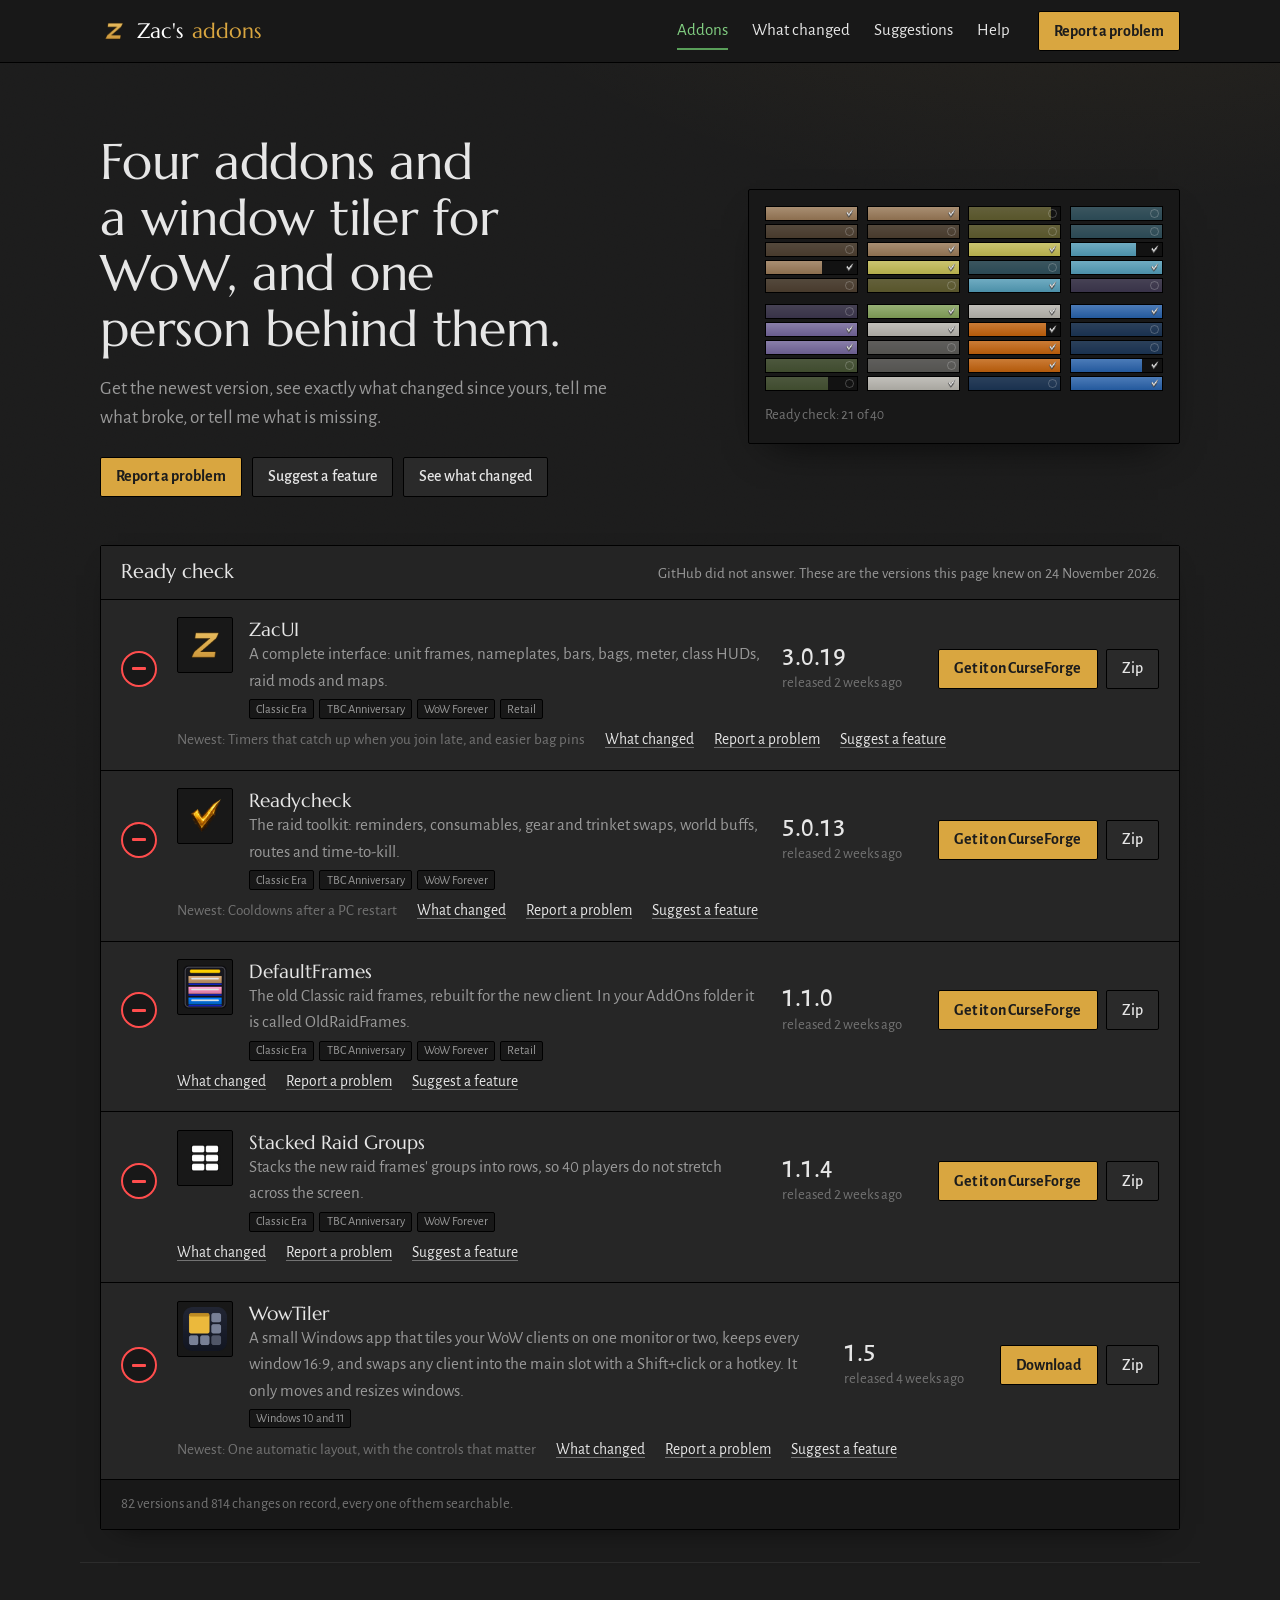
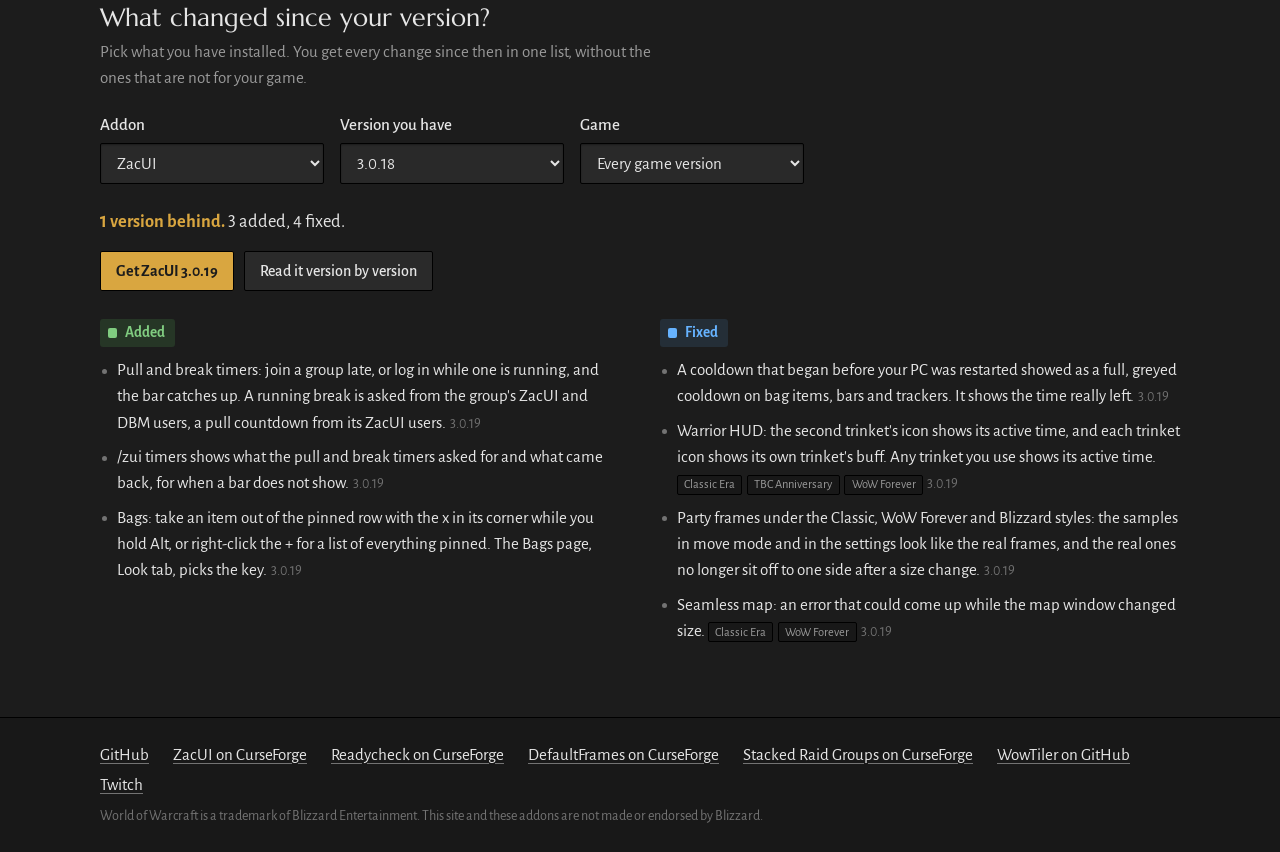
==== index.html @ ff3ac26d "The addons' colours and icons, WowTiler added Co-Authored-By: Claude Fable 5.2 <noreply@anthropic.co" ====
<!doctype html>
<html lang="en">
<head>
<meta charset="utf-8">
<meta name="viewport" content="width=device-width, initial-scale=1">
<title>Zac's addons for WoW</title>
<meta name="description" content="ZacUI, Readycheck, DefaultFrames, Stacked Raid Groups and WowTiler: newest versions, what changed, and a quick way to report a problem or suggest a feature.">
<meta name="color-scheme" content="dark">
<meta name="theme-color" content="#1c1c1c">
<meta property="og:type" content="website">
<meta property="og:site_name" content="Zac's addons">
<meta property="og:title" content="Zac's addons for WoW">
<meta property="og:description" content="ZacUI, Readycheck, DefaultFrames, Stacked Raid Groups and WowTiler: newest versions, what changed, bug reports and feature suggestions.">
<meta property="og:image" content="https://zac175.github.io/assets/og.jpg">
<meta property="og:image:width" content="1200">
<meta property="og:image:height" content="630">
<meta name="twitter:card" content="summary_large_image">
<link rel="preload" href="assets/fonts/alegreya-sans-latin-400-normal.woff2" as="font" type="font/woff2" crossorigin>
<link rel="preload" href="assets/fonts/marcellus-latin-400-normal.woff2" as="font" type="font/woff2" crossorigin>
<link rel="stylesheet" href="assets/site.css">
<link rel="icon" type="image/png" href="assets/icons/favicon.png">
</head>
<body>
<a class="skip" href="#main">Skip to the page</a>

<header class="top">
  <div class="wrap top-in">
    <a class="brand" href="#/"><img class="mark" src="assets/icons/zacui.png" alt="" width="28" height="28">Zac's <b>addons</b></a>
    <nav class="nav" aria-label="Pages">
      <a href="#/" data-nav="home">Addons</a>
      <a href="#/changelog" data-nav="changelog">What changed</a>
      <a href="#/suggest" data-nav="suggest">Suggestions</a>
      <a href="#/help" data-nav="help">Help</a>
    </nav>
    <a class="btn btn-go top-report" href="#/report" data-nav="report">Report a problem</a>
  </div>
</header>

<main id="main" tabindex="-1">

  <!-- ============================ ADDONS (home) ============================ -->
  <section class="view" id="view-home" hidden>
    <div class="wrap hero">
      <div class="hero-top">
        <div class="hero-say">
          <h1>Four addons and a window tiler for WoW, and one person behind them.</h1>
          <p class="lede">Get the newest version, see exactly what changed since yours, tell me what broke, or tell me what is missing.<span id="lede-discord" hidden> Reports and ideas land straight in my Discord.</span></p>
          <div class="hero-act">
            <a class="btn btn-go" href="#/report">Report a problem</a>
            <a class="btn" href="#/suggest">Suggest a feature</a>
            <a class="btn" href="#/changelog">See what changed</a>
          </div>
        </div>
        <figure class="raid" id="raid" role="img" aria-label="A 40-player raid answering a ready check, one player at a time.">
          <div class="raid-grid" id="raid-grid" aria-hidden="true"></div>
          <figcaption><span id="raid-count">Ready check</span> <button type="button" class="link" id="raid-again" hidden>Run it again</button></figcaption>
        </figure>
      </div>

      <div class="roster" aria-labelledby="roster-h">
        <div class="roster-head">
          <h2 id="roster-h">Ready check</h2>
          <p class="roster-state" id="roster-state" aria-live="polite">Checking for new versions…</p>
        </div>
        <ol class="roster-list" id="roster-list"></ol>
        <p class="roster-foot" id="roster-foot"></p>
      </div>
    </div>

    <div class="wrap since" aria-labelledby="since-h">
      <h2 id="since-h">What changed since your version?</h2>
      <p class="sub">Pick what you have installed. You get every change since then in one list, without the ones that are not for your game.</p>
      <form class="since-form" id="since-form" onsubmit="return false">
        <label><span>Addon</span><select id="since-addon"></select></label>
        <label><span>Version you have</span><select id="since-version"></select></label>
        <label><span>Game</span><select id="since-game"></select></label>
      </form>
      <div id="since-out" class="since-out" aria-live="polite"></div>
    </div>

    <div class="wrap known" id="known-wrap" hidden>
      <h2>Known problems</h2>
      <p class="sub">Already reported and being looked at. No need to send these again.</p>
      <ul class="known-list" id="known-list"></ul>
    </div>
  </section>

  <!-- ============================ WHAT CHANGED ============================ -->
  <section class="view" id="view-changelog" hidden>
    <div class="wrap">
      <h1 class="page-h">What changed</h1>
      <div class="tabs" id="log-tabs" role="group" aria-label="Addon"></div>

      <div class="log-tools">
        <label class="search"><span class="vh">Search the changes</span>
          <input type="search" id="log-q" placeholder="Search the changes, like trinket or raid frames" autocomplete="off">
        </label>
        <label class="pick"><span>Game</span><select id="log-game"></select></label>
        <div class="chips" id="log-types" role="group" aria-label="Kinds of change"></div>
      </div>
      <p class="log-count" id="log-count" aria-live="polite"></p>
      <div class="log" id="log"></div>
    </div>
  </section>

  <!-- ============================ REPORT ============================ -->
  <section class="view" id="view-report" hidden>
    <div class="wrap report">
      <div class="report-main">
        <h1 class="page-h" id="report-h">Report a problem</h1>
        <p class="sub" id="report-intro">Two minutes, no account. The more exactly you say what happened, the faster it gets fixed.</p>

        <form id="report-form" novalidate>
          <fieldset class="step">
            <legend><span class="num">1</span> What is it about?</legend>
            <div class="seg" id="r-type" role="radiogroup" aria-label="Kind of report">
              <label><input type="radio" name="type" value="bug" checked><span>Something is broken</span></label>
              <label><input type="radio" name="type" value="idea"><span>An idea</span></label>
              <label><input type="radio" name="type" value="question"><span>A question</span></label>
            </div>
            <div class="addon-pick" id="r-addon" role="radiogroup" aria-label="Addon"></div>
            <div class="row2">
              <label><span>Version you have</span><select id="r-version" name="version"></select></label>
              <label><span>Game</span><select id="r-game" name="game"></select></label>
            </div>
            <p class="hint" id="r-version-hint"></p>
            <div class="note note-warn" id="r-old" hidden></div>
          </fieldset>

          <fieldset class="step">
            <legend><span class="num">2</span> <span id="r-what-legend">What happened?</span></legend>
            <label class="block"><span class="vh">What happened</span>
              <textarea id="r-what" name="what" rows="5" maxlength="3000" required placeholder="What you saw, in your own words. For example: the second trinket icon stays grey after I use the trinket."></textarea>
            </label>
            <p class="err" id="r-what-err" hidden>Say what happened in a sentence or two, so there is something to go on.</p>
            <div class="ideaonly">
              <label class="block"><span>What would you use it for? <em>optional</em></span>
                <textarea id="r-why" name="why" rows="3" maxlength="2000" placeholder="The moment in the game where you wanted it. That says more than the feature's name."></textarea>
              </label>
            </div>
            <div class="bugonly">
              <label class="block"><span>What did you do just before? <em>optional</em></span>
                <textarea id="r-steps" name="steps" rows="3" maxlength="2000" placeholder="Step by step if you can. 1. Join a raid. 2. Open the bags. 3. …"></textarea>
              </label>
              <label class="block"><span>What did you expect instead? <em>optional</em></span>
                <input type="text" id="r-expected" name="expected" maxlength="400">
              </label>
            </div>
            <div class="shot">
              <label class="btn btn-quiet" for="r-shot">Add a screenshot</label>
              <input class="vh" type="file" id="r-shot" accept="image/png,image/jpeg,image/webp">
              <span class="shot-name" id="r-shot-name">None added</span>
              <button type="button" class="link" id="r-shot-clear" hidden>Remove</button>
            </div>
          </fieldset>

          <fieldset class="step bugonly">
            <legend><span class="num">3</span> A few details <em>all optional</em></legend>
            <div class="row3">
              <label><span>How often?</span>
                <select id="r-freq" name="freq">
                  <option value="">Not sure</option>
                  <option>Every time</option>
                  <option>Sometimes</option>
                  <option>It happened once</option>
                </select>
              </label>
              <label class="gameonly"><span>Where were you?</span>
                <select id="r-where" name="where">
                  <option value="">Not sure</option>
                  <option>Alone</option>
                  <option>In a party</option>
                  <option>In a raid</option>
                  <option>In a battleground</option>
                </select>
              </label>
              <label class="gameonly"><span>Your class</span>
                <select id="r-class" name="klass">
                  <option value="">Not saying</option>
                  <option>Warrior</option><option>Paladin</option><option>Hunter</option><option>Rogue</option>
                  <option>Priest</option><option>Shaman</option><option>Mage</option><option>Warlock</option><option>Druid</option>
                  <option>Another class</option>
                </select>
              </label>
            </div>
            <label class="check gameonly"><input type="checkbox" id="r-combat" name="combat"><span>It happened during a fight</span></label>

            <label class="block"><span>Error text <em>if the game showed one</em></span>
              <textarea id="r-error" name="error" rows="4" maxlength="12000" class="mono" spellcheck="false" placeholder="Paste the whole error here. How to get it is on the Help page."></textarea>
            </label>
            <p class="hint" id="r-error-hint"></p>

            <label class="block gameonly"><span>Other addons that might matter</span>
              <input type="text" id="r-others" name="others" maxlength="300" placeholder="For example: ElvUI, WeakAuras, DBM">
            </label>

          </fieldset>

          <fieldset class="step">
            <legend><span class="num" id="r-last-num">4</span> Can I ask you a question about it?</legend>
            <label class="block"><span>Your Discord name <em>optional, only used to ask you about this report</em></span>
              <input type="text" id="r-contact" name="contact" maxlength="60" autocomplete="off" placeholder="yourname">
            </label>
            <!-- left empty by people; filled by scripts that fill every field -->
            <label class="trap" aria-hidden="true">Leave this empty <input type="text" id="r-site" name="website" tabindex="-1" autocomplete="off"></label>
          </fieldset>

          <div class="send">
            <button type="submit" class="btn btn-go btn-big" id="r-send">Send report</button>
            <button type="button" class="btn btn-quiet" id="r-copy">Copy the report text</button>
            <a class="btn btn-quiet" id="r-issue" target="_blank" rel="noopener">Open it on GitHub instead</a>
          </div>
          <p class="hint" id="r-send-hint"></p>
          <div class="note" id="r-result" role="status" aria-live="polite" hidden></div>
        </form>

        <div class="done" id="report-done" hidden tabindex="-1">
          <img class="done-tick" src="assets/icons/readycheck.png" alt="" width="48" height="48">
          <h2 id="done-h">Report sent</h2>
          <p id="done-p"></p>
          <p class="ref">Your reference: <strong id="done-ref"></strong></p>
          <div class="send">
            <button type="button" class="btn btn-quiet" id="done-again">Report something else</button>
            <a class="btn btn-quiet" href="#/changelog">See what changed lately</a>
          </div>
        </div>
      </div>

      <aside class="report-side" aria-label="While you write">
        <div class="side-card" id="side-fixed" hidden>
          <h2>This may already be fixed</h2>
          <p class="sub" id="side-fixed-sub"></p>
          <ul id="side-fixed-list"></ul>
        </div>
        <div class="side-card" id="side-known" hidden>
          <h2>Known problems</h2>
          <ul id="side-known-list"></ul>
        </div>
        <div class="side-card" id="side-ideas" hidden>
          <h2>Already on the list</h2>
          <p class="sub">Ideas that are being looked at.</p>
          <ul id="side-ideas-list"></ul>
        </div>
        <div class="side-card ideaside" hidden>
          <h2>What makes a suggestion land</h2>
          <ul class="tips">
            <li>Say what you are trying to do. There may already be a way, or a better one than the feature you pictured.</li>
            <li>One idea per message. Send as many messages as you like.</li>
            <li>A screenshot of another addon doing it is worth a paragraph.</li>
          </ul>
        </div>
        <div class="side-card bugside">
          <h2>What makes a report useful</h2>
          <ul class="tips">
            <li>What you did, what you saw, what you expected.</li>
            <li>The error text, if there was one. It names the exact line that failed.</li>
            <li>A screenshot when it is about how something looks.</li>
          </ul>
          <p><a href="#/help">How to copy an error from the game</a></p>
        </div>
      </aside>
    </div>
  </section>

  <!-- ============================ HELP ============================ -->
  <section class="view" id="view-help" hidden>
    <div class="wrap help">
      <h1 class="page-h">Help</h1>

      <div class="help-grid">
        <article>
          <h2>Before you report</h2>
          <ol class="steps">
            <li><strong>Update.</strong> A lot gets fixed between versions. The newest ones are on the <a href="#/">Addons</a> page.</li>
            <li><strong>Type /reload.</strong> If the problem is gone after that, say so in the report. It still helps.</li>
            <li><strong>Try it again on purpose.</strong> If you can make it happen twice, write down what you did.</li>
          </ol>
        </article>

        <article>
          <h2>Copying an error from the game</h2>
          <p>The game hides Lua errors unless you ask for them. Type this in chat once, then make the problem happen again:</p>
          <p class="cmd"><code>/console scriptErrors 1</code> <button type="button" class="link" data-copy="/console scriptErrors 1">Copy</button></p>
          <p>An error window comes up when something fails. Select all of its text, copy it, and paste it into the report. To switch the windows off again, type the same line with a 0.</p>
          <p>If you use BugSack and BugGrabber, open BugSack from its minimap button and copy the error from there instead.</p>
        </article>

        <article>
          <h2>Which version do I have?</h2>
          <dl class="defs" id="help-versions"></dl>
        </article>

        <article>
          <h2>Where each addon runs</h2>
          <div class="games-wrap"><table class="games" id="help-games"></table></div>
          <p>WowTiler is a Windows program, not an addon: it works with every client, Retail included.</p>
        </article>
      </div>

      <h2 class="cmd-h">Commands worth knowing</h2>
      <div class="cmds" id="help-cmds"></div>

      <div class="reach">
        <h2>Talk to me</h2>
        <p id="reach-p"></p>
      </div>
    </div>
  </section>
</main>

<footer class="foot">
  <div class="wrap foot-in">
    <p id="foot-links"></p>
    <p class="fine">World of Warcraft is a trademark of Blizzard Entertainment. This site and these addons are not made or endorsed by Blizzard.</p>
  </div>
</footer>

<div class="toast" id="toast" role="status" aria-live="polite" hidden></div>

<script src="config.js"></script>
<script src="data/addons.js"></script>
<script src="data/changelog.js"></script>
<script src="assets/site.js"></script>
</body>
</html>
---- assets/site.css ----
/* Zac's addons - the whole site's look.
   Colours and sizes are named once here; nothing below uses a raw colour.
   green = ready / selected, gold = under the pointer, blue = fixed, rust = needs attention. */

@font-face { font-family: "Marcellus"; src: url("fonts/marcellus-latin-400-normal.woff2") format("woff2"); font-weight: 400; font-style: normal; font-display: swap; }
@font-face { font-family: "Alegreya Sans"; src: url("fonts/alegreya-sans-latin-400-normal.woff2") format("woff2"); font-weight: 400; font-style: normal; font-display: swap; }
@font-face { font-family: "Alegreya Sans"; src: url("fonts/alegreya-sans-latin-400-italic.woff2") format("woff2"); font-weight: 400; font-style: italic; font-display: swap; }
@font-face { font-family: "Alegreya Sans"; src: url("fonts/alegreya-sans-latin-500-normal.woff2") format("woff2"); font-weight: 500; font-style: normal; font-display: swap; }
@font-face { font-family: "Alegreya Sans"; src: url("fonts/alegreya-sans-latin-700-normal.woff2") format("woff2"); font-weight: 700; font-style: normal; font-display: swap; }

:root {
  color-scheme: dark;
  /* THE ADDONS' OWN PALETTE (ZacUI Core_Colors.lua, the same family Readycheck paints from):
     flat dark greys, black one-pixel borders, gold as the one accent. No gold title bars:
     the addons dropped those (Zac, 2026-11-24). The names on the left are this
     file's; the note on the right is where each value comes from. */
  --ground: #1c1c1c;        /* ui.windowBg      0.110 */
  --raised: #262626;        /* ui.cardBg        0.150 */
  --field: #292929;         /* ui.elementBg     0.160 */
  --head: #242424;          /* ui.headerBg      0.140 */
  --sunk: #181818;          /* sidebar.bg       0.095 */
  --btn: #2a2a2a;           /* button.bg        0.165 */
  --btn-hover: #373737;     /* button.hover     0.215 */
  --line: #000000;          /* ui.border */
  --line-soft: rgba(255, 255, 255, 0.07);   /* a divider inside a panel */
  --bone: #e6e6e6;          /* text.normal      0.90 */
  --bone-dim: #999999;      /* text.gray        0.60 */
  --bone-faint: #737373;    /* text.disabled    0.45 */
  --ready: #80cc80;         /* text.green: ticks, "ready" */
  --sel-line: #599e59;      /* ui.borderSelected: the ring on what is selected */
  --ready-wash: #263626;    /* button.active: the fill of what is selected */
  --ready-ink: #1c1c1c;     /* text on a filled button */
  --gold: #d9a640;          /* ui.accent / ui.borderHover: hover, focus, the thin rules */
  --gold-wash: rgba(217, 166, 64, 0.16);
  --title: #ffd100;         /* text.gold: titles */
  --fixed: #66b3ff;         /* text.blue */
  --fixed-wash: rgba(102, 179, 255, 0.12);
  --rust: #ff9933;          /* text.orange: needs attention */
  --rust-wash: rgba(255, 153, 51, 0.10);
  --bad: #ff4d4d;           /* text.red */

  --head-font: "Marcellus", "Palatino Linotype", "Book Antiqua", Georgia, serif;
  --body: "Alegreya Sans", "Segoe UI", "Helvetica Neue", Arial, sans-serif;
  --mono: ui-monospace, "Cascadia Mono", Consolas, "Liberation Mono", monospace;

  --r: 2px;                 /* the addons' windows are square-cornered */
  --gap: 1.5rem;
}

*, *::before, *::after { box-sizing: border-box; }
html { -webkit-text-size-adjust: 100%; scroll-padding-top: 5rem; }
body {
  margin: 0; background: var(--ground); color: var(--bone);
  font: 400 1.0625rem/1.55 var(--body);
  font-variant-numeric: lining-nums;
  min-height: 100vh; display: flex; flex-direction: column;
}
main { flex: 1; outline: none; }
[hidden] { display: none !important; }

h1, h2, h3 { font-family: var(--head-font); font-weight: 400; margin: 0; text-wrap: balance; }
h1 { font-size: clamp(2rem, 4.4vw, 3.1rem); line-height: 1.12; letter-spacing: -0.005em; }
h2 { font-size: 1.55rem; line-height: 1.2; }
h3 { font-size: 1.2rem; line-height: 1.25; }
p { margin: 0; }
a { color: var(--bone); text-decoration-color: var(--bone-faint); text-underline-offset: 0.18em; }
a:hover { color: var(--gold); text-decoration-color: var(--gold); }
em { color: var(--bone-faint); font-style: normal; font-size: 0.92em; }
code, .mono { font-family: var(--mono); font-size: 0.9em; }
code { background: var(--sunk); border: 1px solid var(--line-soft); border-radius: 3px; padding: 0.1em 0.4em; }
mark { background: rgba(217, 166, 64, 0.30); color: inherit; border-radius: 2px; padding: 0 0.1em; }

:focus-visible { outline: 2px solid var(--gold); outline-offset: 2px; border-radius: 3px; }

.wrap { width: 100%; max-width: 70rem; margin: 0 auto; padding-left: max(1.25rem, env(safe-area-inset-left, 0px)); padding-right: max(1.25rem, env(safe-area-inset-right, 0px)); }
.vh { position: absolute; width: 1px; height: 1px; overflow: hidden; clip: rect(0 0 0 0); white-space: nowrap; }
.skip { position: absolute; left: -999px; top: 0; background: var(--ready); color: var(--ready-ink); padding: 0.5rem 1rem; z-index: 50; }
.skip:focus { left: 0; }
.sub { color: var(--bone-dim); max-width: 62ch; }
.hint { color: var(--bone-faint); font-size: 0.95rem; max-width: 66ch; }
.fine { color: var(--bone-faint); font-size: 0.88rem; }

/* ---------- buttons and links that act like buttons ---------- */
.btn {
  display: inline-flex; align-items: center; justify-content: center; gap: 0.45em;
  font: 500 1rem/1.2 var(--body); color: var(--bone); text-decoration: none; cursor: pointer;
  background: transparent; border: 1px solid var(--line); border-radius: var(--r);
  padding: 0.55em 0.95em; min-height: 2.5rem;
}
.btn:hover { color: var(--gold); border-color: var(--gold); }
.btn-go { background: var(--ready); border-color: var(--ready); color: var(--ready-ink); font-weight: 700; }
.btn-go:hover { background: var(--gold); border-color: var(--gold); color: var(--ready-ink); }
.btn-big { font-size: 1.1rem; padding: 0.7em 1.4em; }
.btn[disabled], .btn[aria-disabled="true"] { opacity: 0.55; cursor: default; pointer-events: none; }
.link { font: inherit; color: var(--bone); background: none; border: 0; padding: 0; cursor: pointer; text-decoration: underline; text-decoration-color: var(--bone-faint); text-underline-offset: 0.18em; }
.link:hover { color: var(--gold); text-decoration-color: var(--gold); }

/* ---------- top bar ---------- */
.top { position: sticky; top: 0; z-index: 20; background: var(--sunk); border-bottom: 1px solid var(--line); }
.top-in { display: flex; align-items: center; gap: 0.5rem 1.75rem; flex-wrap: wrap; padding-block: 0.7rem; }
.brand { font-family: var(--head-font); font-size: 1.3rem; text-decoration: none; margin-right: auto; }
.nav { display: flex; gap: 1.5rem; }
.nav a { text-decoration: none; color: var(--bone-dim); padding: 0.3rem 0; border-bottom: 2px solid transparent; }
.nav a:hover { color: var(--gold); }
.nav a[aria-current="page"] { color: var(--ready); border-bottom-color: var(--ready); }
.top-report[aria-current="page"] { background: transparent; color: var(--ready); }

/* ---------- home: the statement and the ready check ---------- */
.hero { padding-block: clamp(2.25rem, 6vw, 4.5rem) 2rem; }
.hero-say { max-width: 46rem; }
.lede { margin-top: 1rem; font-size: 1.2rem; color: var(--bone-dim); max-width: 54ch; }

.roster { margin-top: clamp(1.75rem, 4vw, 3rem); background: var(--raised); border: 1px solid var(--line); border-radius: var(--r); }
.roster-head { display: flex; align-items: baseline; justify-content: space-between; gap: 0.25rem 1.5rem; flex-wrap: wrap; padding: 0.85rem 1.25rem; border-bottom: 1px solid var(--line); }
.roster-head h2 { font-size: 1.25rem; }
.roster-state { color: var(--bone-faint); font-size: 0.95rem; }
.roster-list { list-style: none; margin: 0; padding: 0; }
.r-row { display: grid; grid-template-columns: 2.25rem minmax(0, 1fr) 8.5rem auto; gap: 0.5rem 1.25rem; align-items: center; padding: 1.1rem 1.25rem; }
.r-row + .r-row { border-top: 1px solid var(--line-soft); }
.r-tick { width: 2.25rem; height: 2.25rem; border-radius: 50%; border: 2px solid var(--line); display: grid; place-items: center; color: var(--bone-faint); }
.r-tick svg { width: 1.3rem; height: 1.3rem; }
.r-tick path { fill: none; stroke: currentColor; stroke-width: 3.2; stroke-linecap: round; stroke-linejoin: round; stroke-dasharray: 30; stroke-dashoffset: 30; }
.r-row[data-state="ready"] .r-tick { border-color: var(--ready); color: var(--ready); background: var(--ready-wash); }
.r-row[data-state="ready"] .r-tick path { stroke-dashoffset: 0; transition: stroke-dashoffset 0.32s ease-out; }
.r-row[data-state="away"] .r-tick { border-color: var(--rust); color: var(--rust); }
.r-row[data-state="away"] .r-tick path { stroke-dashoffset: 0; }
.r-who { min-width: 0; }
.r-who p { color: var(--bone-dim); }
.r-who .r-new { color: var(--bone-faint); font-size: 0.95rem; margin-top: 0.15rem; }
.r-ver { display: flex; flex-direction: column; }
.r-ver strong { font: 500 1.65rem/1.1 var(--body); font-variant-numeric: lining-nums tabular-nums; }  /* body face: its zero cannot be read as an O */
.r-ver span { color: var(--bone-faint); font-size: 0.92rem; }
.r-act { display: flex; flex-wrap: wrap; gap: 0.5rem; justify-content: flex-end; align-items: center; }
.r-more { grid-column: 2 / -1; display: flex; flex-wrap: wrap; gap: 0.25rem 1.25rem; font-size: 0.97rem; }

.games-in { display: inline-flex; flex-wrap: wrap; gap: 0.3rem; vertical-align: middle; }
.g { display: inline-block; font-size: 0.78rem; line-height: 1; padding: 0.22em 0.5em; border: 1px solid var(--line); border-radius: 999px; color: var(--bone-dim); white-space: nowrap; }

/* ---------- home: what changed since ---------- */
.since, .known { padding-block: 2.5rem; border-top: 1px solid var(--line-soft); }
.since .sub, .known .sub { margin-top: 0.4rem; }
.since-form { display: grid; grid-template-columns: repeat(3, minmax(0, 14rem)); gap: 1rem; margin-top: 1.25rem; }
label > span { display: block; font-weight: 500; margin-bottom: 0.3rem; }
select, input[type="text"], input[type="search"], textarea {
  width: 100%; font: inherit; color: var(--bone); background: var(--sunk);
  border: 1px solid var(--line); border-radius: var(--r); padding: 0.55em 0.7em; min-height: 2.6rem;
}
textarea { resize: vertical; line-height: 1.45; }
textarea.mono { font-size: 0.88rem; }
select:hover, input:hover, textarea:hover { border-color: var(--bone-faint); }
::placeholder { color: var(--bone-faint); opacity: 1; }
.since-out { margin-top: 1.5rem; }
.since-sum { font-size: 1.15rem; }
.since-sum strong { color: var(--ready); font-weight: 700; }
.since-get { display: flex; flex-wrap: wrap; gap: 0.6rem; margin-top: 0.9rem; }
.since-cols { display: grid; grid-template-columns: repeat(auto-fit, minmax(18rem, 1fr)); gap: 1.5rem 2.5rem; margin-top: 1.75rem; }

.sec h3 { font: 700 0.95rem/1.2 var(--body); display: flex; align-items: center; gap: 0.5em; margin-bottom: 0.55rem; }
.sec h3::before { content: ""; width: 0.6em; height: 0.6em; border-radius: 2px; background: currentColor; }
.sec-added h3 { color: var(--ready); }
.sec-fixed h3 { color: var(--fixed); }
.sec-changed h3 { color: var(--bone); }
.sec-removed h3 { color: var(--rust); }
.sec ul { list-style: none; margin: 0; padding: 0; display: grid; gap: 0.5rem; }
.sec li { position: relative; padding-left: 1.05rem; max-width: 76ch; }
.sec li::before { content: ""; position: absolute; left: 0.1rem; top: 0.68em; width: 0.32rem; height: 0.32rem; border-radius: 50%; background: var(--bone-faint); }
.sec li ul { margin-top: 0.4rem; }
.sec li li { color: var(--bone-dim); }
.sec .in-v { color: var(--bone-faint); font-size: 0.88rem; white-space: nowrap; margin-left: 0.3em; }
.more { margin-top: 0.7rem; }

.known-list, .side-card ul { list-style: none; margin: 1rem 0 0; padding: 0; display: grid; gap: 0.6rem; }
.known-list li { background: var(--raised); border: 1px solid var(--line-soft); border-left: 3px solid var(--rust); border-radius: var(--r); padding: 0.7rem 1rem; }
.known-list small, .side-card small { color: var(--bone-faint); display: block; }

/* ---------- what changed ---------- */
.page-h { font-size: clamp(1.9rem, 3.6vw, 2.6rem); padding-top: clamp(1.75rem, 4vw, 3rem); }
.tabs { display: flex; flex-wrap: wrap; gap: 0.25rem 1.75rem; margin-top: 1.25rem; border-bottom: 1px solid var(--line); }
.tabs button { font: 400 1.2rem/1.2 var(--head-font); color: var(--bone-dim); background: none; border: 0; border-bottom: 2px solid transparent; padding: 0.55rem 0; margin-bottom: -1px; cursor: pointer; }
.tabs button:hover { color: var(--gold); }
.tabs button[aria-pressed="true"] { color: var(--ready); border-bottom-color: var(--ready); }
.tabs small { font: 400 0.85rem var(--body); color: var(--bone-faint); margin-left: 0.4em; font-variant-numeric: tabular-nums; }

.log-tools { display: grid; grid-template-columns: minmax(0, 1fr) 12rem auto; gap: 1rem; align-items: end; margin-top: 1.25rem; }
.log-tools .pick span { margin-bottom: 0.3rem; }
.chips { display: flex; flex-wrap: wrap; gap: 0.4rem; }
.chips button { font: 500 0.95rem/1 var(--body); color: var(--bone-dim); background: transparent; border: 1px solid var(--line); border-radius: 999px; padding: 0.55em 0.95em; min-height: 2.6rem; cursor: pointer; }
.chips button:hover { color: var(--gold); border-color: var(--gold); }
.chips button[aria-pressed="true"] { color: var(--ready); border-color: var(--ready); background: var(--ready-wash); }
.log-count { color: var(--bone-faint); margin-top: 0.9rem; font-size: 0.95rem; }
.log { padding-bottom: 3rem; }

.ver { display: grid; grid-template-columns: 7.5rem minmax(0, 1fr); gap: 0.25rem 1.5rem; padding-block: 1.75rem; border-top: 1px solid var(--line-soft); }
.ver:first-child { border-top: 0; }
.ver-n { font: 500 1.9rem/1.1 var(--body); font-variant-numeric: lining-nums tabular-nums; }
.ver-n a { text-decoration: none; }
.ver-d { color: var(--bone-faint); font-size: 0.92rem; margin-top: 0.2rem; }
.ver-body { min-width: 0; display: grid; gap: 1.1rem; }
.ver-top { display: flex; flex-wrap: wrap; align-items: baseline; justify-content: space-between; gap: 0.25rem 1.5rem; }
.ver-top h2 { font-size: 1.35rem; }
.ver-top .link { font-size: 0.95rem; color: var(--bone-dim); }
.ver.is-target .ver-n { color: var(--ready); }
.tag { display: inline-block; font: 700 0.78rem/1 var(--body); padding: 0.28em 0.55em; border-radius: 3px; vertical-align: 0.1em; margin-left: 0.4em; }
.tag-new { background: var(--ready-wash); color: var(--ready); }
.empty { padding: 2.5rem 0; color: var(--bone-dim); }

/* ---------- report ---------- */
.report { display: grid; grid-template-columns: minmax(0, 1fr) 19rem; gap: 2.5rem; align-items: start; padding-bottom: 3.5rem; }
.report-main { min-width: 0; }
.report-main > .sub { margin-top: 0.5rem; }
.report-side { position: sticky; top: 5rem; display: grid; gap: 1rem; margin-top: clamp(1.75rem, 4vw, 3rem); }
.side-card { background: var(--raised); border: 1px solid var(--line-soft); border-radius: var(--r); padding: 1rem 1.1rem; font-size: 0.97rem; }
.side-card h2 { font-size: 1.15rem; margin-bottom: 0.4rem; }
.side-card .sub { font-size: 0.95rem; }
.side-card ul { margin-top: 0.7rem; }
.side-card p + p, .side-card ul + p { margin-top: 0.7rem; }
#side-fixed { border-left: 3px solid var(--fixed); }
#side-known { border-left: 3px solid var(--rust); }
.tips li { padding-left: 1rem; position: relative; }
.tips li::before { content: ""; position: absolute; left: 0; top: 0.68em; width: 0.32rem; height: 0.32rem; border-radius: 50%; background: var(--ready); }

fieldset { border: 0; margin: 0; padding: 0; min-width: 0; }
.step { margin-top: 2rem; display: grid; gap: 1rem; }
.step > legend { font: 400 1.3rem/1.2 var(--head-font); padding: 0; margin-bottom: 0.9rem; display: flex; align-items: center; gap: 0.6rem; flex-wrap: wrap; }
.num { display: inline-grid; place-items: center; width: 1.8rem; height: 1.8rem; border-radius: 50%; border: 1px solid var(--line); font: 700 0.95rem/1 var(--body); color: var(--bone-dim); flex: none; }
.seg, .addon-pick { display: flex; flex-wrap: wrap; gap: 0.5rem; }
.seg label, .addon-pick label { position: relative; cursor: pointer; }
.seg input, .addon-pick input { position: absolute; opacity: 0; inset: 0; cursor: pointer; }
.seg span, .addon-pick span { display: block; margin: 0; padding: 0.55em 1em; border: 1px solid var(--line); border-radius: var(--r); color: var(--bone-dim); font-weight: 500; }
.seg label:hover span, .addon-pick label:hover span { color: var(--gold); border-color: var(--gold); }
.seg input:checked + span, .addon-pick input:checked + span { color: var(--ready); border-color: var(--ready); background: var(--ready-wash); }
.seg input:focus-visible + span, .addon-pick input:focus-visible + span { outline: 2px solid var(--gold); outline-offset: 2px; }
.row2 { display: grid; grid-template-columns: repeat(2, minmax(0, 15rem)); gap: 1rem; }
.row3 { display: grid; grid-template-columns: repeat(3, minmax(0, 1fr)); gap: 1rem; }
.block { display: block; }
.bugonly { display: grid; gap: 1rem; }
.check { display: flex; align-items: center; gap: 0.6rem; cursor: pointer; }
.check input { width: 1.15rem; height: 1.15rem; accent-color: var(--ready); }
.check span { margin: 0; font-weight: 400; }
.err { color: var(--rust); font-size: 0.97rem; }
.note { border: 1px solid var(--line); border-left: 3px solid var(--fixed); border-radius: var(--r); background: var(--raised); padding: 0.8rem 1rem; }
.note-warn { border-left-color: var(--rust); background: var(--rust-wash); }
.note p + p { margin-top: 0.4rem; }
.shot { display: flex; flex-wrap: wrap; align-items: center; gap: 0.5rem 1rem; }
.shot-name { color: var(--bone-faint); min-width: 0; overflow-wrap: anywhere; }
.trap { position: absolute; left: -9999px; width: 1px; height: 1px; overflow: hidden; }
.send { display: flex; flex-wrap: wrap; gap: 0.6rem; align-items: center; margin-top: 2rem; }
.send + .hint { margin-top: 0.7rem; }
#r-result { margin-top: 1rem; }

.done { margin-top: 2rem; background: var(--raised); border: 1px solid var(--ready); border-radius: var(--r); padding: 1.75rem; outline: none; }
.done-tick { width: 3rem; height: 3rem; color: var(--ready); }
.done h2 { margin-top: 0.5rem; }
.done p { margin-top: 0.5rem; color: var(--bone-dim); max-width: 60ch; }
.done .ref strong { font-family: var(--mono); color: var(--bone); letter-spacing: 0.04em; user-select: all; }

/* ---------- help ---------- */
.help { padding-bottom: 3.5rem; }
.help-grid { display: grid; grid-template-columns: repeat(2, minmax(0, 1fr)); gap: 2.25rem 3rem; margin-top: 1.75rem; }
.help article { min-width: 0; display: grid; gap: 0.75rem; align-content: start; }
.help article p, .help article li { max-width: 62ch; color: var(--bone-dim); }
.help article strong { color: var(--bone); }
.steps { margin: 0; padding-left: 1.3rem; display: grid; gap: 0.5rem; }
.cmd code { font-size: 1rem; padding: 0.3em 0.6em; user-select: all; }
.defs { margin: 0; display: grid; gap: 0.7rem; }
.defs dt { font-weight: 700; }
.defs dd { margin: 0; color: var(--bone-dim); }
.games-wrap { overflow-x: auto; }
table.games { border-collapse: collapse; width: 100%; font-size: 0.97rem; }
.games th, .games td { text-align: left; padding: 0.5rem 0.75rem 0.5rem 0; border-bottom: 1px solid var(--line-soft); font-weight: 400; }
.games thead th { color: var(--bone-faint); font-size: 0.9rem; }
.games td.yes { color: var(--ready); font-weight: 700; }
.games td.no { color: var(--bone-faint); }
.cmd-h { margin-top: 3rem; }
.cmds { display: grid; grid-template-columns: repeat(2, minmax(0, 1fr)); gap: 1.5rem 3rem; margin-top: 1.25rem; }
.cmds h3 { margin-bottom: 0.6rem; }
.cmds dl { margin: 0; display: grid; grid-template-columns: max-content minmax(0, 1fr); gap: 0.45rem 1rem; }
.cmds dt code { white-space: nowrap; }
.cmds dd { margin: 0; color: var(--bone-dim); }
.reach { margin-top: 3rem; padding-top: 2rem; border-top: 1px solid var(--line-soft); }
.reach p { margin-top: 0.5rem; color: var(--bone-dim); max-width: 62ch; }

/* ---------- footer, toast ---------- */
.foot { background: var(--sunk); border-top: 1px solid var(--line-soft); margin-top: 2rem; }
.foot-in { padding-block: 1.5rem; display: grid; gap: 0.5rem; }
#foot-links { display: flex; flex-wrap: wrap; gap: 0.25rem 1.5rem; }
.toast { position: fixed; left: 50%; bottom: max(1.5rem, env(safe-area-inset-bottom, 0px)); transform: translateX(-50%); background: var(--bone); color: var(--sunk); font-weight: 700; padding: 0.6rem 1.1rem; border-radius: var(--r); z-index: 40; max-width: calc(100vw - 2rem); }

/* ---------- narrower screens ---------- */
@media (max-width: 60rem) {
  .report { grid-template-columns: minmax(0, 1fr); gap: 1.5rem; }
  .report-side { position: static; margin-top: 0; order: 2; }
  .log-tools { grid-template-columns: minmax(0, 1fr) 11rem; }
  .log-tools .chips { grid-column: 1 / -1; }
  .r-row { grid-template-columns: 2.25rem minmax(0, 1fr) auto; }
  .r-act { grid-column: 2 / -1; justify-content: flex-start; }
}
@media (max-width: 40rem) {
  body { font-size: 1rem; }
  .top-in { gap: 0.4rem 1rem; }
  .nav { order: 3; width: 100%; gap: 1.25rem; }
  .since-form, .row2, .row3, .help-grid, .cmds { grid-template-columns: minmax(0, 1fr); }
  .log-tools { grid-template-columns: minmax(0, 1fr); }
  .ver { grid-template-columns: minmax(0, 1fr); }
  .ver-side { display: flex; align-items: baseline; gap: 0.75rem; }
  .cmds dl { grid-template-columns: minmax(0, 1fr); gap: 0.15rem; }
  .cmds dd { margin-bottom: 0.5rem; }
  .send .btn { flex: 1 1 100%; }
  .r-row { padding: 1rem; gap: 0.5rem 0.9rem; grid-template-columns: 2.25rem minmax(0, 1fr); align-items: start; }
  .r-ver, .r-act, .r-more { grid-column: 2; }
  .r-ver { flex-direction: row; align-items: baseline; gap: 0.6rem; }
  .roster-head { padding: 0.8rem 1rem; }
}

@media (prefers-reduced-motion: reduce) {
  *, *::before, *::after { transition: none !important; animation: none !important; scroll-behavior: auto !important; }
}

/* =====================================================================
   The dressing: ground, panels, the raid picture, the addon drawings.
   Same colours as above; nothing here changes what a control means.
   ===================================================================== */
::selection { background: rgba(217, 166, 64, 0.35); }
html { scrollbar-color: var(--line) var(--sunk); }

/* a lit corner and a little grain, so the slate is not a flat fill */
body {
  background:
    radial-gradient(60rem 30rem at 85% -8rem, rgba(217, 166, 64, 0.07), transparent 70%),
    var(--ground);
  background-attachment: scroll;
}
body::after {
  content: ""; position: fixed; inset: 0; pointer-events: none; z-index: 1; opacity: 0.04; mix-blend-mode: overlay;
  background-image: url("data:image/svg+xml,%3Csvg xmlns='http://www.w3.org/2000/svg' width='160' height='160'%3E%3Cfilter id='n'%3E%3CfeTurbulence type='fractalNoise' baseFrequency='0.9' numOctaves='2' stitchTiles='stitch'/%3E%3C/filter%3E%3Crect width='160' height='160' filter='url(%23n)'/%3E%3C/svg%3E");
}
.top { z-index: 20; }
main, .foot { position: relative; z-index: 2; }

/* the mark beside the name */
.brand { display: inline-flex; align-items: center; gap: 0.55rem; }
.mark { width: 1.5rem; height: 1.5rem; flex: none; }
.mark-d { fill: var(--gold-wash); stroke: var(--gold); stroke-width: 1.6; stroke-linejoin: round; }
.mark-c { fill: none; stroke: var(--ready); stroke-width: 2.6; stroke-linecap: round; stroke-linejoin: round; }
.brand:hover .mark-d { stroke: var(--title); }

/* buttons get a little weight */
.btn { background: var(--btn); box-shadow: none; transition: border-color 0.12s, color 0.12s, background-color 0.12s; }
.btn-go { background: var(--gold); box-shadow: none; }
.btn-go:hover { background: #ecc063; }
.top-report[aria-current="page"] { background: transparent; box-shadow: none; }

/* panels: one recipe for everything that sits on the ground */
.roster, .side-card, .done, .since-card, .help article, .cmds > div, .known-list li {
  background: var(--raised);
  box-shadow: 0 12px 28px -18px rgba(0, 0, 0, 0.8);
}
/* ---------- the top of the home page ---------- */
.hero-top { display: grid; grid-template-columns: minmax(0, 1fr) minmax(0, 27rem); gap: 2rem 3.5rem; align-items: center; }
.hero-act { display: flex; flex-wrap: wrap; gap: 0.6rem; margin-top: 1.5rem; }

.raid { margin: 0; padding: 1rem; border: 1px solid var(--line); border-radius: var(--r); background: var(--sunk); box-shadow: 0 18px 40px -22px rgba(0, 0, 0, 0.85); }
.raid-grid { display: grid; grid-template-columns: repeat(4, minmax(0, 1fr)); gap: 0.7rem 0.55rem; }
.grp { display: grid; gap: 3px; }
.cell { position: relative; display: block; height: 15px; background: #121212; border: 1px solid #000; border-radius: 0; overflow: hidden; }
.cell::before { content: ""; position: absolute; inset: 0 auto 0 0; width: calc(var(--hp) * 100%); background: linear-gradient(rgba(255, 255, 255, 0.22), rgba(0, 0, 0, 0.12)), var(--c); opacity: 0.34; transition: opacity 0.35s; }
.cell::after { content: ""; position: absolute; right: 3px; top: 50%; width: 9px; height: 9px; margin-top: -4.5px; border-radius: 50%; border: 1.5px solid rgba(230, 230, 230, 0.25); }
.cell[data-s="ready"]::before { opacity: 0.78; }
.cell[data-s="ready"]::after {
  border: 0; border-radius: 0; background: #ffffff;
  -webkit-mask: url("data:image/svg+xml,%3Csvg xmlns='http://www.w3.org/2000/svg' viewBox='0 0 12 12'%3E%3Cpath d='M2 6.5l2.7 2.7L10 3.4' fill='none' stroke='%23000' stroke-width='2.4' stroke-linecap='round' stroke-linejoin='round'/%3E%3C/svg%3E") center / contain no-repeat;
  mask: url("data:image/svg+xml,%3Csvg xmlns='http://www.w3.org/2000/svg' viewBox='0 0 12 12'%3E%3Cpath d='M2 6.5l2.7 2.7L10 3.4' fill='none' stroke='%23000' stroke-width='2.4' stroke-linecap='round' stroke-linejoin='round'/%3E%3C/svg%3E") center / contain no-repeat;
  animation: pop 0.28s ease-out;
}
@keyframes pop { from { transform: scale(2.2); opacity: 0; } to { transform: none; opacity: 1; } }
.raid figcaption { display: flex; justify-content: space-between; gap: 1rem; margin-top: 0.8rem; color: var(--bone-faint); font-size: 0.92rem; font-variant-numeric: tabular-nums; }
.raid figcaption .link { color: var(--bone-dim); }

/* ---------- the roster, dressed ---------- */

.r-row { transition: background-color 0.15s; }
.r-row:hover { background: rgba(255, 255, 255, 0.022); }
.r-row[data-state="ready"] .r-tick { box-shadow: none; }
.r-who { display: grid; grid-template-columns: auto minmax(0, 1fr); column-gap: 1rem; align-items: start; }
.r-who > * { grid-column: 2; }
.r-who > .glyph { grid-column: 1; grid-row: 1 / span 3; }
.glyph { display: block; width: 4.6rem; padding: 0.35rem; border: 1px solid var(--line-soft); border-radius: 4px; background: var(--sunk); color: var(--bone-faint); }
.glyph svg { display: block; width: 100%; height: auto; fill: none; stroke: currentColor; stroke-width: 1.4; stroke-linecap: round; stroke-linejoin: round; }
.glyph .hl { stroke: var(--ready); }
.glyph .hlf { fill: var(--ready); stroke: none; }
.r-row:hover .glyph { border-color: var(--line); color: var(--bone-dim); }
.roster-foot { padding: 0.8rem 1.25rem; border-top: 1px solid var(--line); color: var(--bone-faint); font-size: 0.92rem; }

/* ---------- since ---------- */
.since-form select { box-shadow: inset 0 1px 2px rgba(0, 0, 0, 0.35); }
select, input[type="text"], input[type="search"], textarea { box-shadow: inset 0 1px 2px rgba(0, 0, 0, 0.35); transition: border-color 0.12s; }
select:focus, input:focus, textarea:focus { border-color: var(--gold); outline: none; box-shadow: inset 0 1px 2px rgba(0, 0, 0, 0.35), 0 0 0 3px var(--gold-wash); }

/* the kind of change, as a small plate */
.sec h3 { display: inline-flex; padding: 0.3em 0.65em 0.3em 0.55em; border-radius: 3px; background: rgba(255, 255, 255, 0.04); }
.sec-added h3 { background: var(--ready-wash); }
.sec-fixed h3 { background: var(--fixed-wash); }
.sec-removed h3 { background: var(--rust-wash); }
.sec ul { margin-top: 0.1rem; }

/* ---------- what changed: a line of versions down the page ---------- */
.ver-body { position: relative; }
@media (min-width: 40.01rem) {
  .ver { border-top: 0; padding-block: 0; }
  .ver-side { padding-block: 1.6rem; text-align: right; }
  .ver-body { border-left: 1px solid var(--line); padding: 1.6rem 0 1.6rem 1.75rem; }
  .ver-body::before { content: ""; position: absolute; left: -5px; top: 2.15rem; width: 9px; height: 9px; border-radius: 50%; background: var(--ground); border: 2px solid var(--bone-faint); }
  .ver:first-child .ver-body::before { border-color: var(--gold); background: var(--gold); box-shadow: 0 0 0 4px var(--gold-wash); }
  .ver.is-target .ver-body::before { border-color: var(--ready); }
  .ver:hover .ver-body::before { border-color: var(--gold); }
}
.tabs button { transition: color 0.12s; }
.log-tools { padding: 1rem; margin-top: 1.25rem; border: 1px solid var(--line-soft); border-radius: var(--r); background: var(--raised); border-color: var(--line); }

/* ---------- report ---------- */
.ideaonly { display: grid; gap: 1rem; }
.num { background: var(--sunk); box-shadow: inset 0 1px 2px rgba(0, 0, 0, 0.4); }
.step > legend .num { color: var(--gold); border-color: var(--gold); }
.seg span, .addon-pick span { background: var(--btn); transition: border-color 0.12s, color 0.12s; }
.done-tick { filter: none; }

/* ---------- help ---------- */
.help article, .cmds > div { border: 1px solid var(--line-soft); border-radius: var(--r); padding: 1.25rem 1.4rem; }
.help-grid, .cmds { gap: 1.25rem; }
.cmds dt code { color: var(--gold); border-color: var(--line); }
.cmd code { color: var(--gold); border-color: var(--line); }
.games td.yes::before { content: ""; display: inline-block; width: 0.5em; height: 0.5em; border-radius: 50%; background: var(--ready); margin-right: 0.45em; vertical-align: 0.08em; }

/* ---------- footer ---------- */
.foot { background: var(--sunk); border-top: 1px solid var(--line); }

@media (max-width: 60rem) {
  .hero-top { grid-template-columns: minmax(0, 1fr); }
  .raid { max-width: 30rem; }
}
@media (max-width: 40rem) {
  .r-who { column-gap: 0.75rem; }
  .glyph { width: 3.4rem; padding: 0.25rem; }
  .r-who > .glyph { grid-row: 1 / span 2; }
  .hero-act .btn { flex: 1 1 auto; }
  .raid { padding: 0.75rem; }
  .cell { height: 13px; }
  .log-tools { padding: 0.8rem; }
  .roster-foot { padding: 0.8rem 1rem; }
}


/* =====================================================================
   THE ADDONS' LOOK, where a token alone does not say it:
   flat buttons that take a gold edge under the mouse, a green ring on
   what is selected, square corners.
   ===================================================================== */
/* titles are white; the accent is on the second word of the name only, as on the addons' own window */
.brand, .brand:hover { color: #ffffff; }
.brand b { font-weight: 400; color: var(--gold); }
.nav a { color: var(--bone); }
.nav a:hover { color: var(--gold); }
.nav a[aria-current="page"] { color: var(--ready); border-bottom-color: var(--sel-line); }

/* a panel's title bar */
.roster-head { background: var(--head); border-bottom: 1px solid var(--line); }
.roster-state { color: var(--bone-dim); }
.r-row + .r-row { border-top-color: var(--line); }
.roster-foot { border-top-color: var(--line); background: var(--sunk); }

/* buttons */
.btn { color: var(--bone); border-color: var(--line); }
.btn:hover { color: var(--bone); background: var(--btn-hover); border-color: var(--gold); }
.btn-go, .btn-go:hover { color: var(--ready-ink); border-color: var(--line); }
.top-report[aria-current="page"] { background: var(--ready-wash); color: var(--bone); border-color: var(--sel-line); }
.link:hover, a:hover { color: var(--gold); }

/* fields */
select, input[type="text"], input[type="search"], textarea { background: var(--field); border-color: var(--line); }
select:hover, input:hover, textarea:hover { border-color: var(--bone-faint); }
code { background: var(--sunk); border-color: var(--line); }

/* what is selected: the green ring and fill */
.tabs { border-bottom-color: var(--line); }
.tabs button[aria-pressed="true"] { color: var(--ready); border-bottom-color: var(--sel-line); }
.chips button, .g { border-radius: var(--r); }
.chips button { background: var(--btn); border-color: var(--line); color: var(--bone); }
.chips button:hover { background: var(--btn-hover); color: var(--bone); border-color: var(--gold); }
.chips button[aria-pressed="true"] { color: var(--bone); border-color: var(--sel-line); background: var(--ready-wash); }
.seg span, .addon-pick span { border-color: var(--line); color: var(--bone); }
.seg label:hover span, .addon-pick label:hover span { color: var(--bone); background: var(--btn-hover); border-color: var(--gold); }
.seg input:checked + span, .addon-pick input:checked + span { color: var(--bone); border-color: var(--sel-line); background: var(--ready-wash); }
.g { border-color: var(--line); background: var(--sunk); color: var(--bone-dim); }

/* ready, away */
.r-tick { border-color: var(--bone-faint); background: var(--sunk); }
.r-row[data-state="ready"] .r-tick { border-color: var(--sel-line); color: var(--ready); background: var(--ready-wash); }
.r-row[data-state="away"] .r-tick { border-color: var(--bad); color: var(--bad); }
.glyph { border-color: var(--line); }
.glyph .hl { stroke: var(--gold); }
.glyph .hlf { fill: var(--gold); }
.r-row:hover .glyph { border-color: var(--gold); }
.since-sum strong { color: var(--gold); }
.tag-new { background: var(--gold-wash); color: var(--gold); }
.sec-added h3 { color: var(--ready); background: var(--ready-wash); }
.sec-changed h3 { color: var(--gold); background: var(--gold-wash); }
.sec li::before { background: var(--bone-faint); }
.tips li::before { background: var(--gold); }
.games td.yes { color: var(--ready); }
.games th, .games td { border-bottom-color: var(--line-soft); }

/* panels and lines */
.side-card, .help article, .cmds > div, .known-list li, .log-tools, .raid, .done { border-color: var(--line); }
.since, .known, .reach { border-top-color: var(--line-soft); }
.ver-body { border-left-color: var(--bone-faint); }
.ver-body::before { background: var(--ground); }
.ver.is-target .ver-n { color: var(--gold); }
.ver.is-target .ver-body::before { border-color: var(--gold); }
#side-fixed { border-left: 3px solid var(--fixed); }
#side-known, .known-list li { border-left: 3px solid var(--rust); }
.note { border-color: var(--line); border-left: 3px solid var(--fixed); }
.note-warn { border-left-color: var(--rust); }
.err { color: var(--bad); }
.done { border-color: var(--sel-line); }
.done-tick { color: var(--ready); }
.toast { background: var(--gold); color: var(--ready-ink); }
html { scrollbar-color: rgba(255, 255, 255, 0.27) #141414; }


/* =====================================================================
   THE ADDONS' OWN ICONS (assets/icons: the files the addons ship, as PNG).
   ZacUI's Z, Readycheck's check mark, DefaultFrames' frames; the check is
   also the tick wherever something is ready or sent.
   ===================================================================== */
img.mark { width: 1.75rem; height: 1.75rem; display: block; }
.aicon { display: grid; place-items: center; width: 3.5rem; height: 3.5rem; background: var(--sunk); border: 1px solid var(--line); border-radius: var(--r); }
.aicon img { display: block; width: 2.75rem; height: 2.75rem; object-fit: contain; }
.r-who > .aicon { grid-column: 1; grid-row: 1 / span 3; }
.r-row:hover .aicon { border-color: var(--gold); }
.aicon-s { display: inline-grid; width: 1.25rem; height: 1.25rem; background: none; border: 0; vertical-align: -0.22em; margin-right: 0.45em; }
.aicon-s img { width: 1.25rem; height: 1.25rem; }
.tabs button .aicon-s { vertical-align: -0.12em; }
.seg span, .addon-pick span { display: flex; align-items: center; }

.r-tick img.r-check { width: 1.5rem; height: 1.5rem; display: block; opacity: 0; transform: scale(1.6); }
.r-row[data-state="ready"] .r-tick img.r-check { opacity: 1; transform: none; transition: opacity 0.25s ease-out, transform 0.25s ease-out; }
.r-dash { display: block; width: 0.9rem; height: 3px; border-radius: 1px; background: currentColor; }
img.done-tick { width: 3rem; height: 3rem; display: block; }

/* a raider who has answered: the addons' white check on the bar */
.cell[data-s="ready"]::after {
  background: url("icons/check-white.png") center / contain no-repeat;
  -webkit-mask: none; mask: none;
  width: 11px; height: 11px; margin-top: -5.5px; right: 2px;
}
@media (max-width: 40rem) {
  .aicon { width: 2.75rem; height: 2.75rem; }
  .aicon img { width: 2.1rem; height: 2.1rem; }
  .r-who > .aicon { grid-row: 1 / span 2; }
}
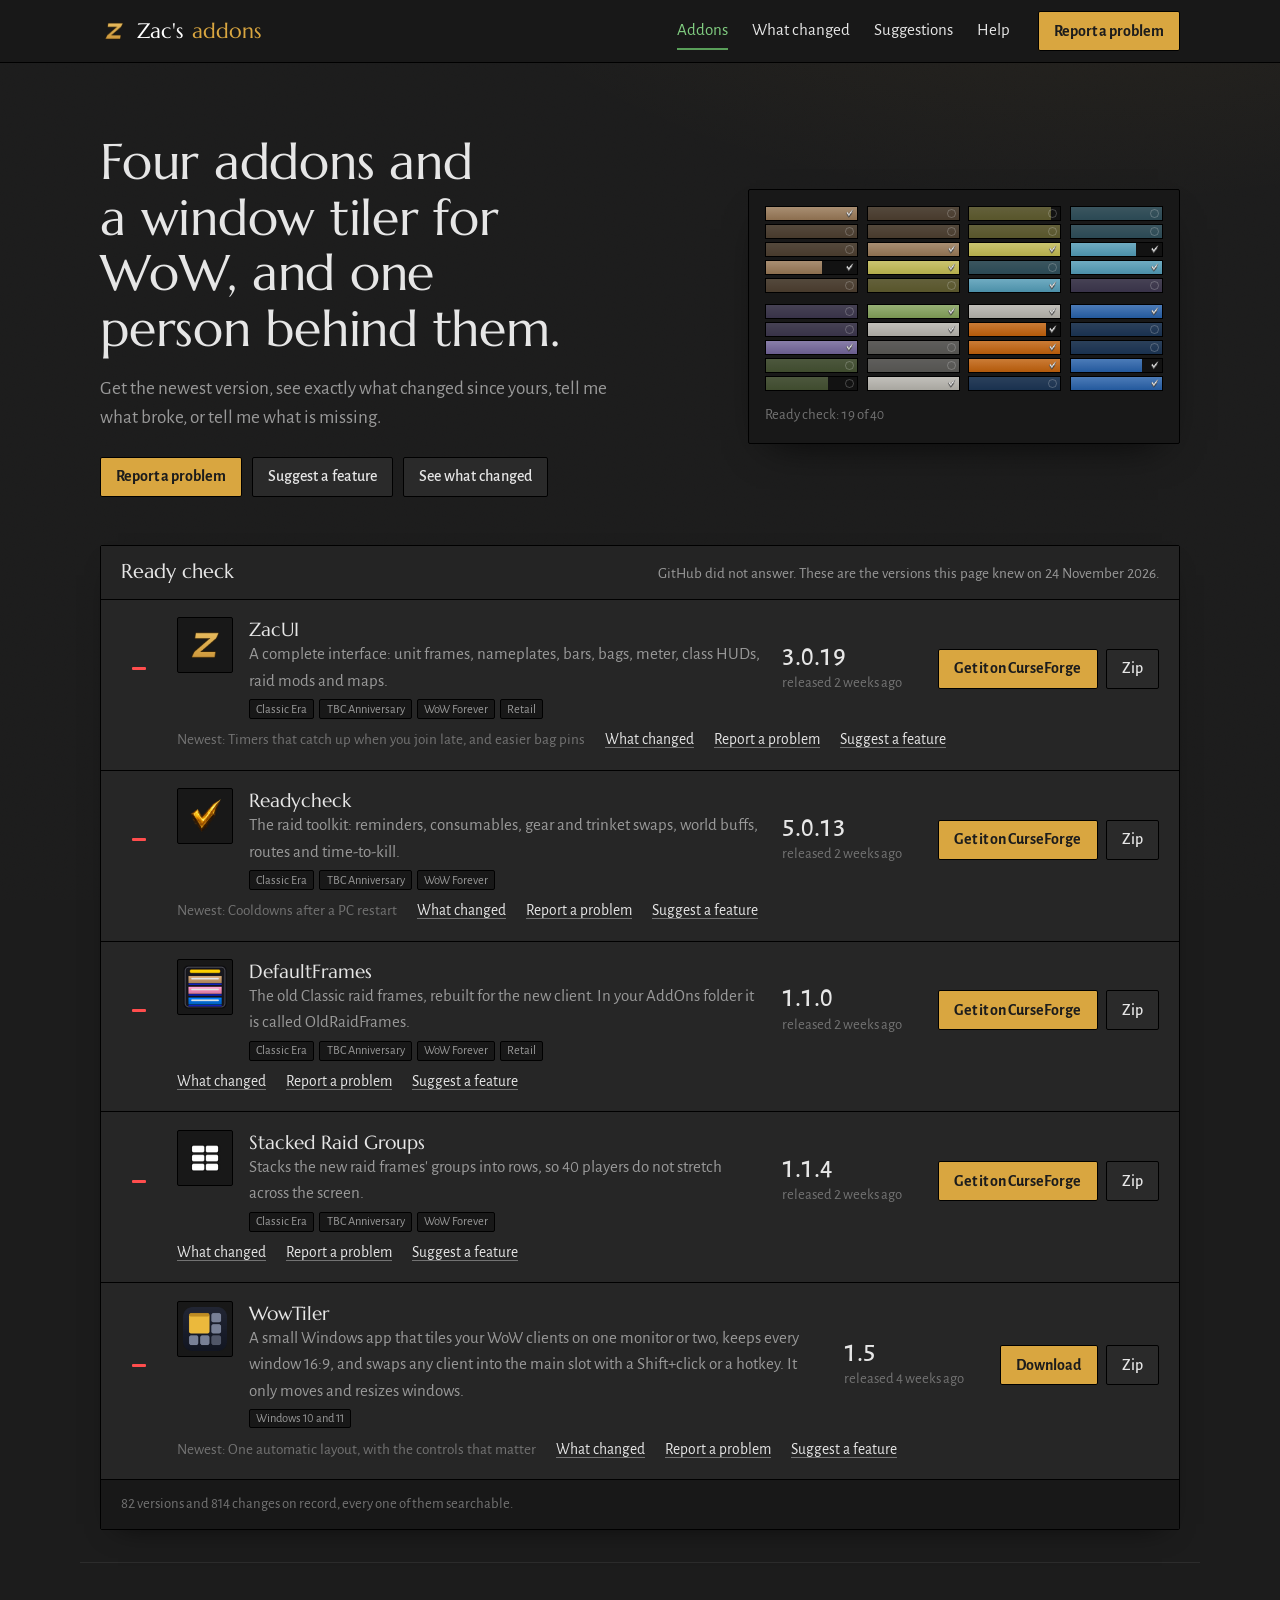
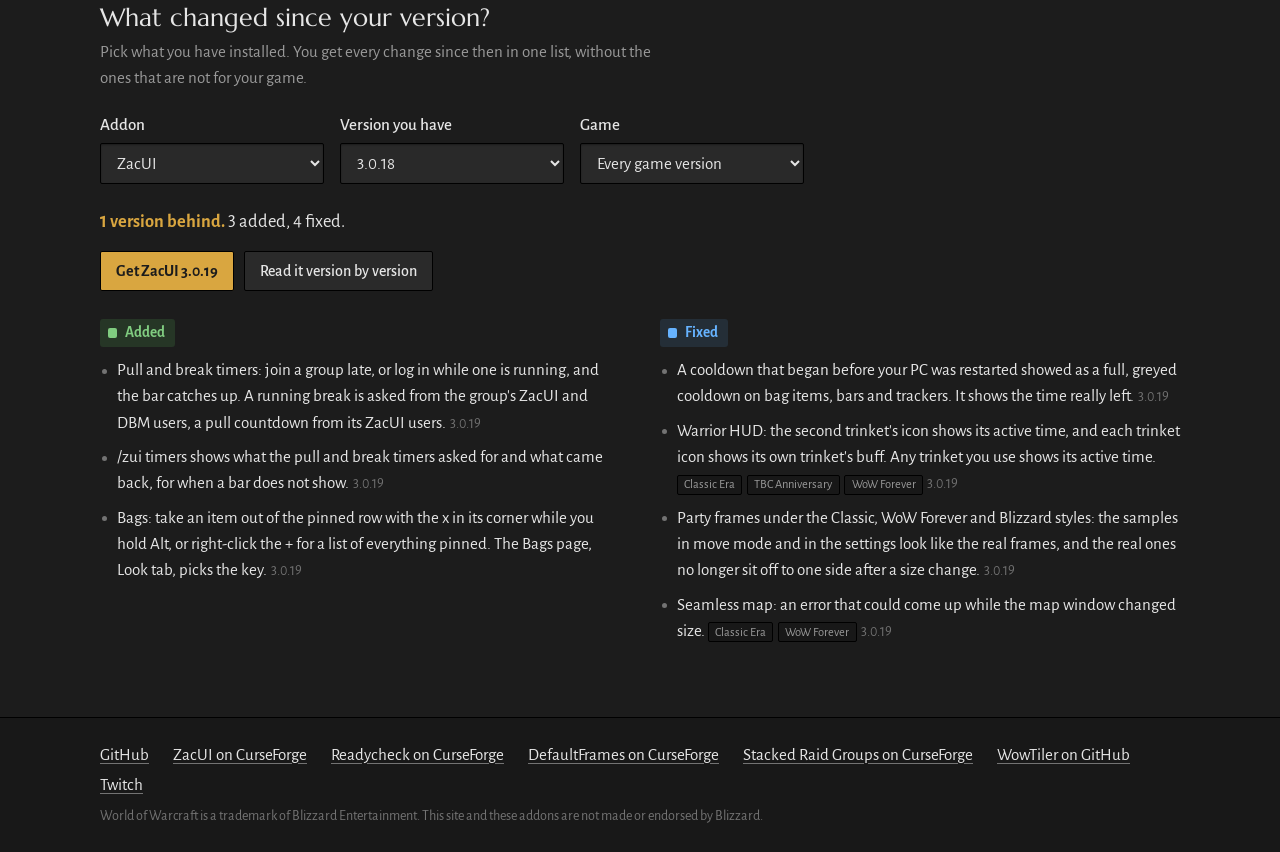
==== commit b2af9a95: "No rings around the check marks Co-Authored-By: Claude Fable 5.2 <noreply@anthropic.com> Claude-Sess" ====
--- a/index.html
+++ b/index.html
@@ -17,7 +17,7 @@
 <meta name="twitter:card" content="summary_large_image">
 <link rel="preload" href="assets/fonts/alegreya-sans-latin-400-normal.woff2" as="font" type="font/woff2" crossorigin>
 <link rel="preload" href="assets/fonts/marcellus-latin-400-normal.woff2" as="font" type="font/woff2" crossorigin>
-<link rel="stylesheet" href="assets/site.css">
+<link rel="stylesheet" href="assets/site.css?v=4">
 <link rel="icon" type="image/png" href="assets/icons/favicon.png">
 </head>
 <body>
@@ -320,6 +320,6 @@
 <script src="config.js"></script>
 <script src="data/addons.js"></script>
 <script src="data/changelog.js"></script>
-<script src="assets/site.js"></script>
+<script src="assets/site.js?v=4"></script>
 </body>
 </html>
--- a/assets/site.css
+++ b/assets/site.css
@@ -117,12 +117,12 @@
 .roster-list { list-style: none; margin: 0; padding: 0; }
 .r-row { display: grid; grid-template-columns: 2.25rem minmax(0, 1fr) 8.5rem auto; gap: 0.5rem 1.25rem; align-items: center; padding: 1.1rem 1.25rem; }
 .r-row + .r-row { border-top: 1px solid var(--line-soft); }
-.r-tick { width: 2.25rem; height: 2.25rem; border-radius: 50%; border: 2px solid var(--line); display: grid; place-items: center; color: var(--bone-faint); }
+.r-tick { width: 2.25rem; height: 2.25rem; display: grid; place-items: center; color: var(--bone-faint); }
 .r-tick svg { width: 1.3rem; height: 1.3rem; }
 .r-tick path { fill: none; stroke: currentColor; stroke-width: 3.2; stroke-linecap: round; stroke-linejoin: round; stroke-dasharray: 30; stroke-dashoffset: 30; }
-.r-row[data-state="ready"] .r-tick { border-color: var(--ready); color: var(--ready); background: var(--ready-wash); }
+.r-row[data-state="ready"] .r-tick { color: var(--ready); }
 .r-row[data-state="ready"] .r-tick path { stroke-dashoffset: 0; transition: stroke-dashoffset 0.32s ease-out; }
-.r-row[data-state="away"] .r-tick { border-color: var(--rust); color: var(--rust); }
+.r-row[data-state="away"] .r-tick { color: var(--rust); }
 .r-row[data-state="away"] .r-tick path { stroke-dashoffset: 0; }
 .r-who { min-width: 0; }
 .r-who p { color: var(--bone-dim); }
@@ -380,7 +380,6 @@
 
 .r-row { transition: background-color 0.15s; }
 .r-row:hover { background: rgba(255, 255, 255, 0.022); }
-.r-row[data-state="ready"] .r-tick { box-shadow: none; }
 .r-who { display: grid; grid-template-columns: auto minmax(0, 1fr); column-gap: 1rem; align-items: start; }
 .r-who > * { grid-column: 2; }
 .r-who > .glyph { grid-column: 1; grid-row: 1 / span 3; }
@@ -493,9 +492,8 @@
 .g { border-color: var(--line); background: var(--sunk); color: var(--bone-dim); }
 
 /* ready, away */
-.r-tick { border-color: var(--bone-faint); background: var(--sunk); }
-.r-row[data-state="ready"] .r-tick { border-color: var(--sel-line); color: var(--ready); background: var(--ready-wash); }
-.r-row[data-state="away"] .r-tick { border-color: var(--bad); color: var(--bad); }
+.r-row[data-state="ready"] .r-tick { color: var(--ready); }
+.r-row[data-state="away"] .r-tick { color: var(--bad); }
 .glyph { border-color: var(--line); }
 .glyph .hl { stroke: var(--gold); }
 .glyph .hlf { fill: var(--gold); }
@@ -542,7 +540,7 @@
 .tabs button .aicon-s { vertical-align: -0.12em; }
 .seg span, .addon-pick span { display: flex; align-items: center; }
 
-.r-tick img.r-check { width: 1.5rem; height: 1.5rem; display: block; opacity: 0; transform: scale(1.6); }
+.r-tick img.r-check { width: 2rem; height: 2rem; display: block; opacity: 0; transform: scale(1.6); }
 .r-row[data-state="ready"] .r-tick img.r-check { opacity: 1; transform: none; transition: opacity 0.25s ease-out, transform 0.25s ease-out; }
 .r-dash { display: block; width: 0.9rem; height: 3px; border-radius: 1px; background: currentColor; }
 img.done-tick { width: 3rem; height: 3rem; display: block; }
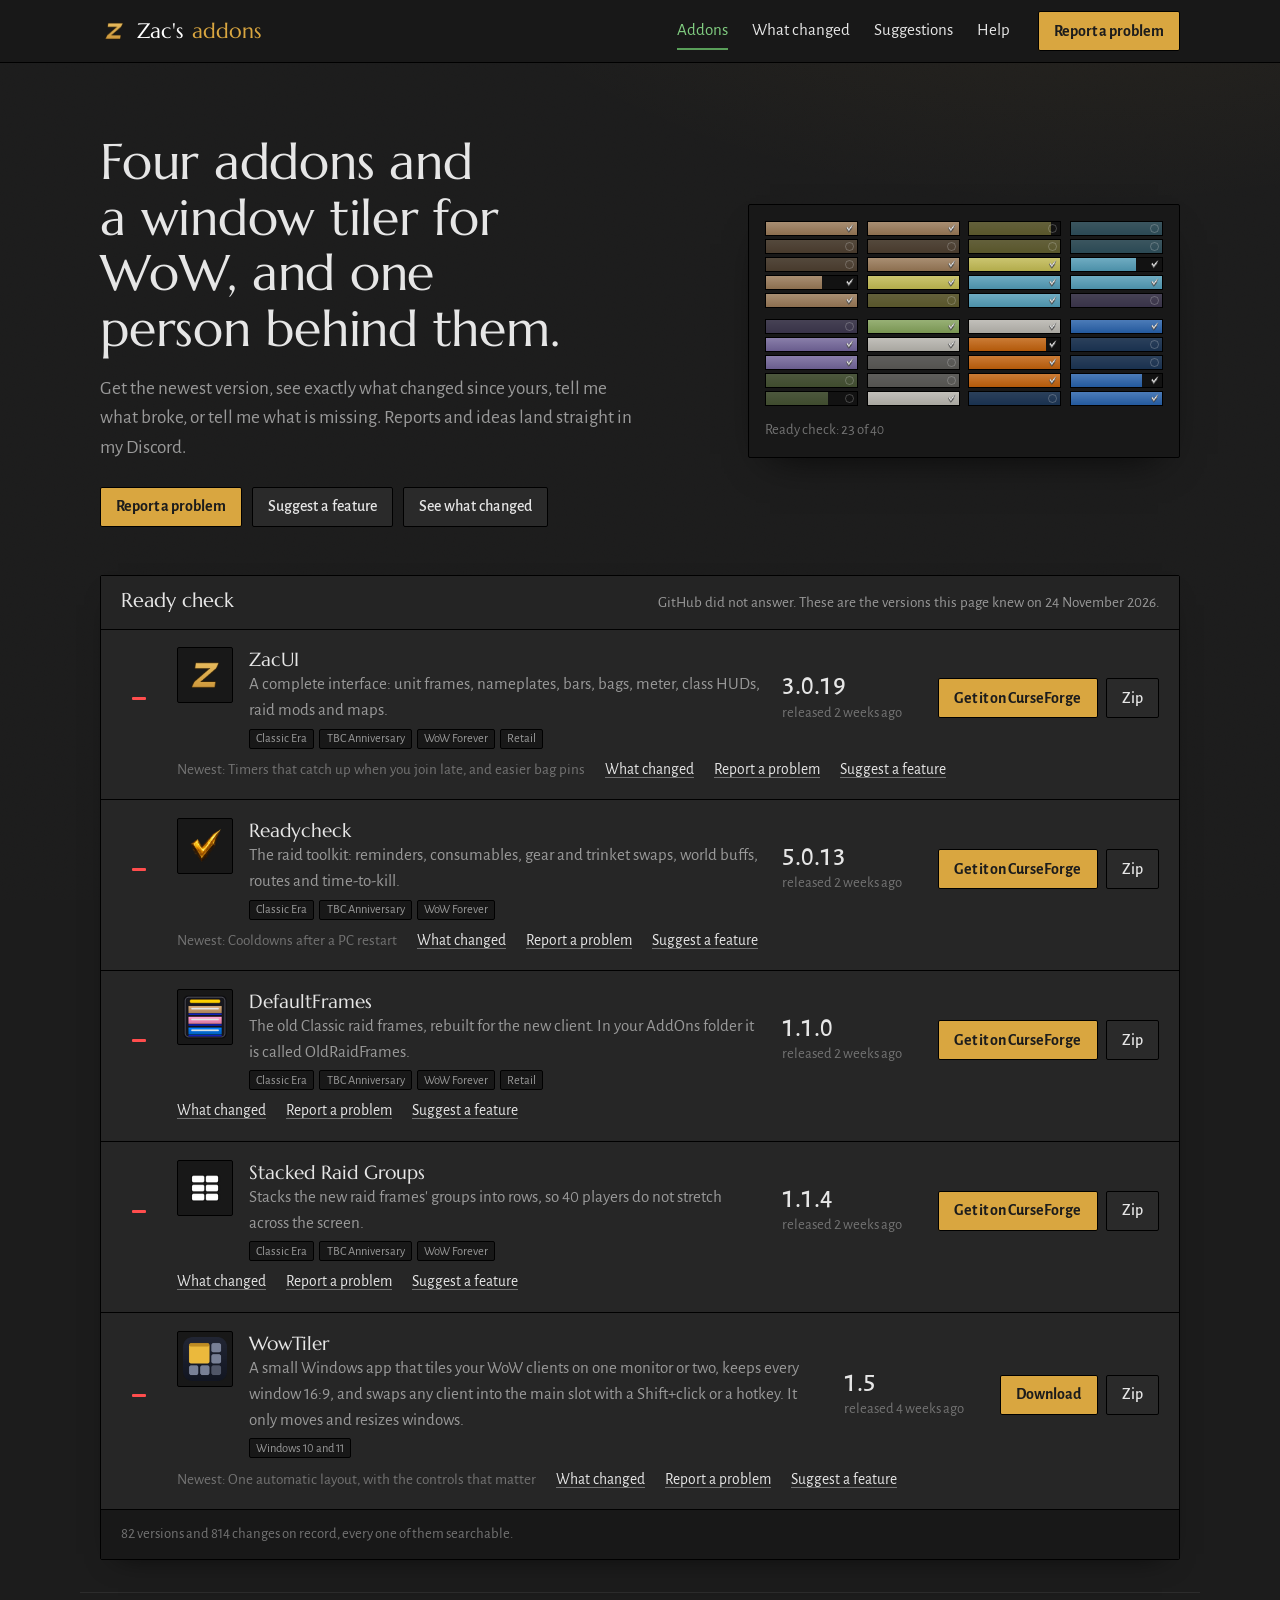
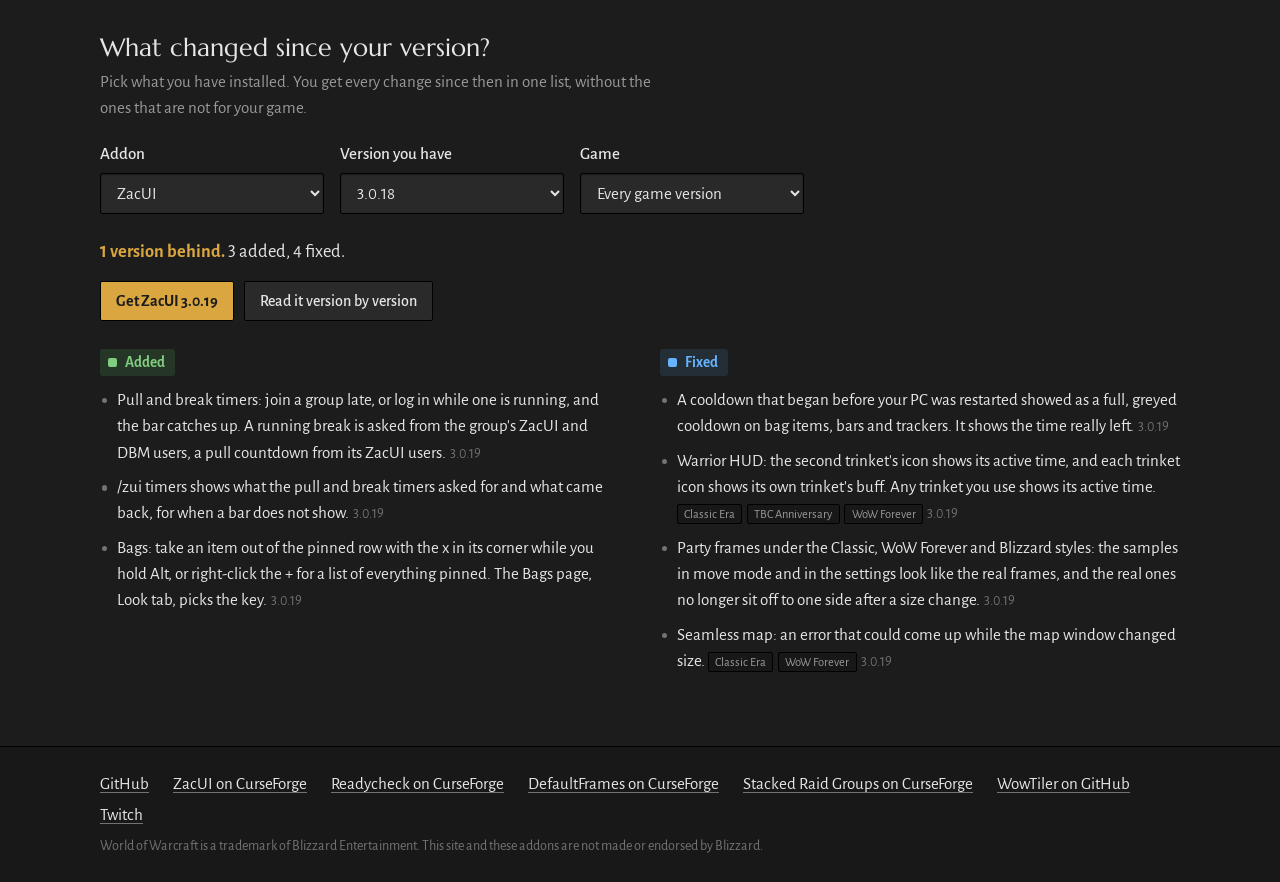
==== commit f42beca3: "One Send button on the report form Co-Authored-By: Claude Fable 5.2 <noreply@anthropic.com> Claude-S" ====
--- a/index.html
+++ b/index.html
@@ -17,7 +17,7 @@
 <meta name="twitter:card" content="summary_large_image">
 <link rel="preload" href="assets/fonts/alegreya-sans-latin-400-normal.woff2" as="font" type="font/woff2" crossorigin>
 <link rel="preload" href="assets/fonts/marcellus-latin-400-normal.woff2" as="font" type="font/woff2" crossorigin>
-<link rel="stylesheet" href="assets/site.css?v=4">
+<link rel="stylesheet" href="assets/site.css?v=5">
 <link rel="icon" type="image/png" href="assets/icons/favicon.png">
 </head>
 <body>
@@ -317,9 +317,9 @@
 
 <div class="toast" id="toast" role="status" aria-live="polite" hidden></div>
 
-<script src="config.js"></script>
+<script>document.write('<script src="config.js?t=' + Date.now() + '"><\/script>');</script>
 <script src="data/addons.js"></script>
 <script src="data/changelog.js"></script>
-<script src="assets/site.js?v=4"></script>
+<script src="assets/site.js?v=5"></script>
 </body>
 </html>
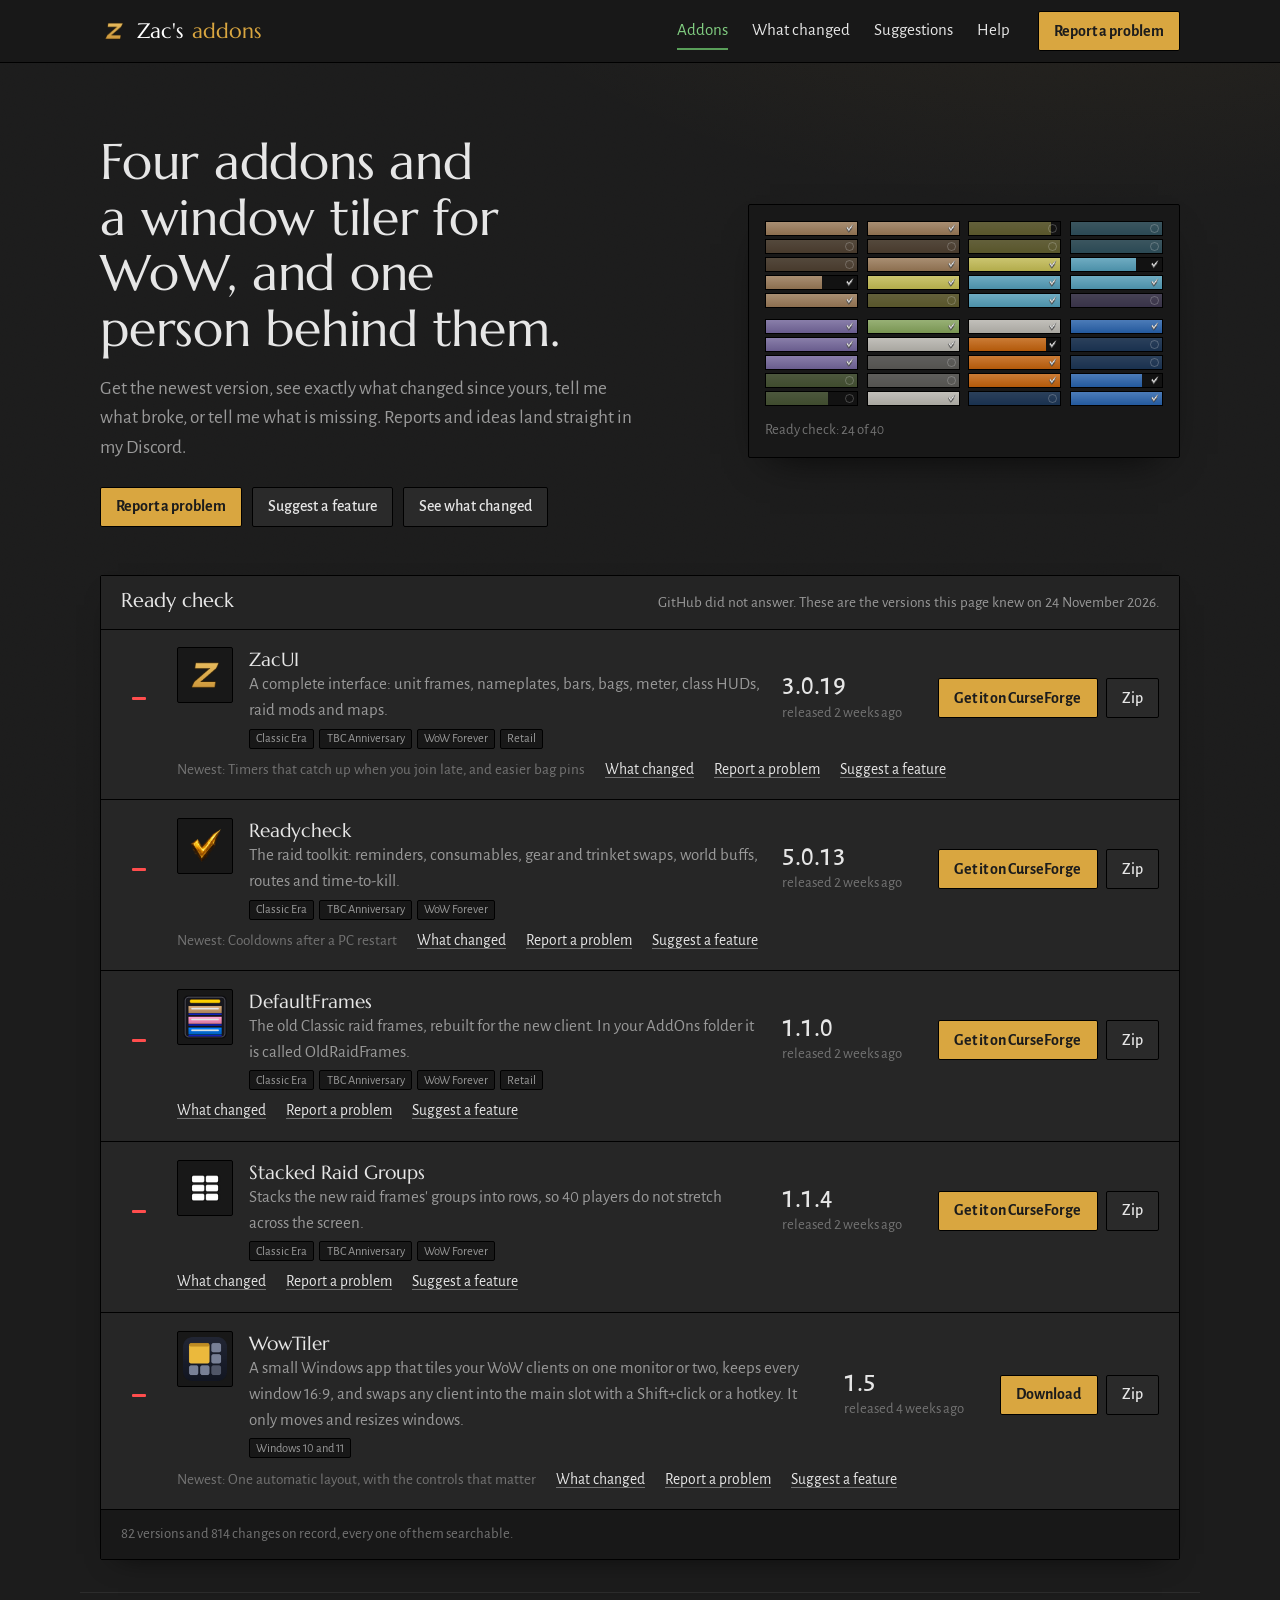
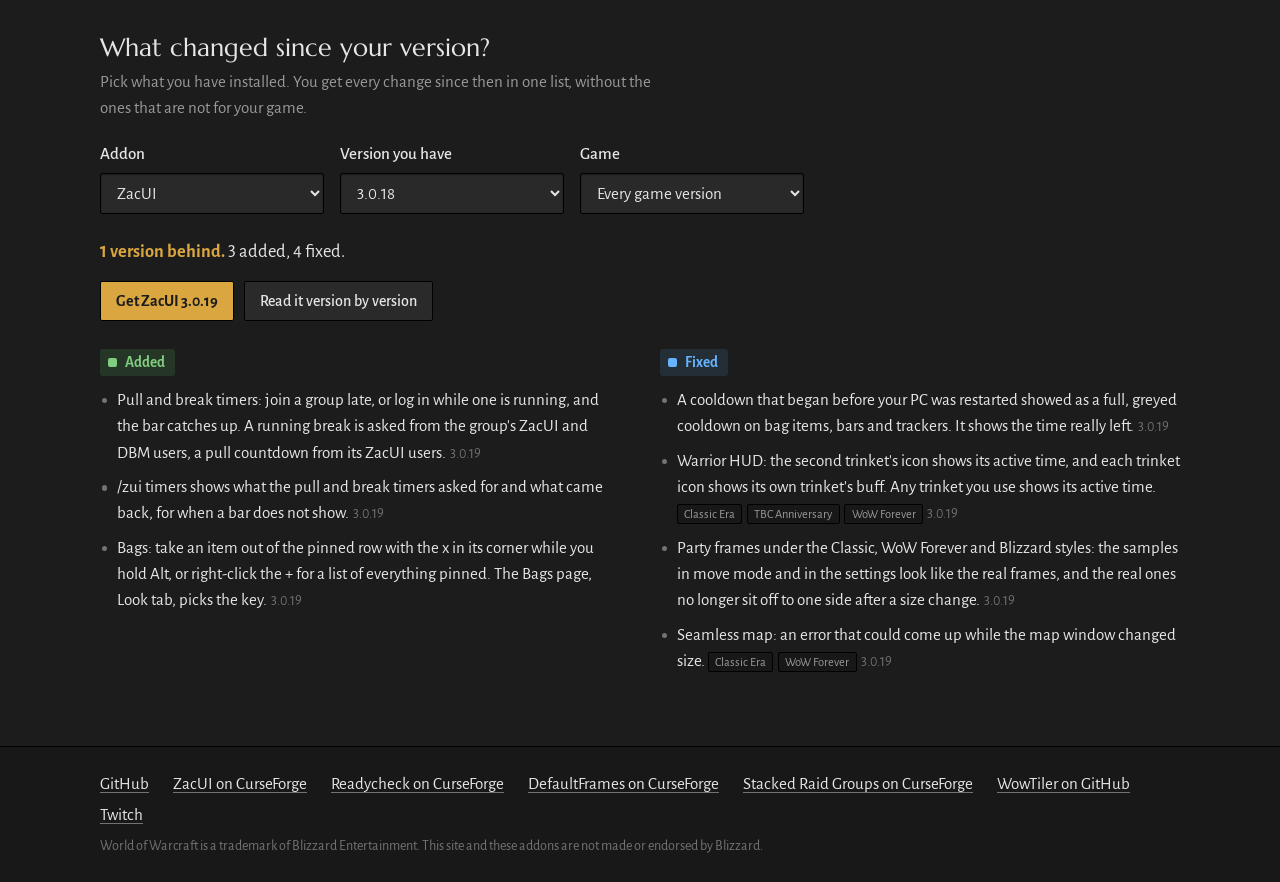
==== commit 29fe8a4c: "Discord posts without the text file unless something was cut Co-Authored-By: Claude Fable 5.2 <norep" ====
--- a/index.html
+++ b/index.html
@@ -17,7 +17,7 @@
 <meta name="twitter:card" content="summary_large_image">
 <link rel="preload" href="assets/fonts/alegreya-sans-latin-400-normal.woff2" as="font" type="font/woff2" crossorigin>
 <link rel="preload" href="assets/fonts/marcellus-latin-400-normal.woff2" as="font" type="font/woff2" crossorigin>
-<link rel="stylesheet" href="assets/site.css?v=5">
+<link rel="stylesheet" href="assets/site.css?v=6">
 <link rel="icon" type="image/png" href="assets/icons/favicon.png">
 </head>
 <body>
@@ -320,6 +320,6 @@
 <script>document.write('<script src="config.js?t=' + Date.now() + '"><\/script>');</script>
 <script src="data/addons.js"></script>
 <script src="data/changelog.js"></script>
-<script src="assets/site.js?v=5"></script>
+<script src="assets/site.js?v=6"></script>
 </body>
 </html>
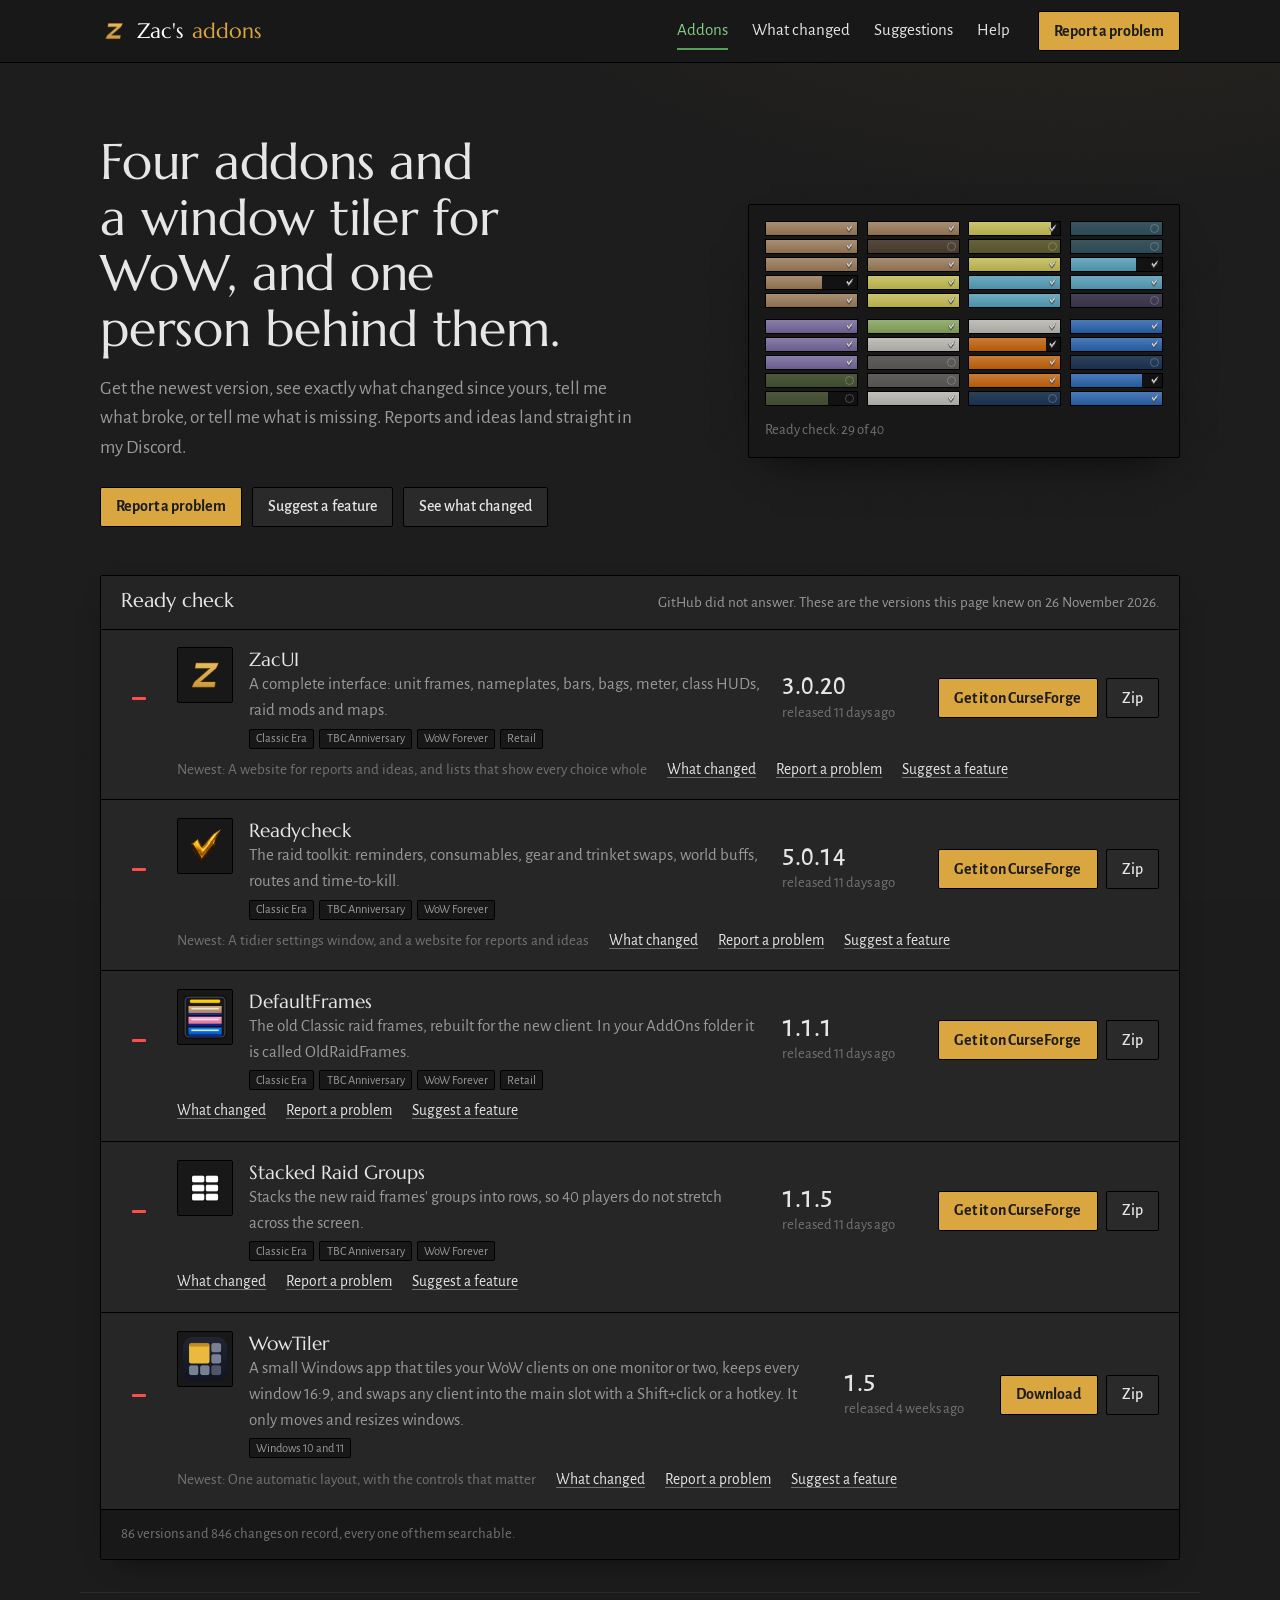
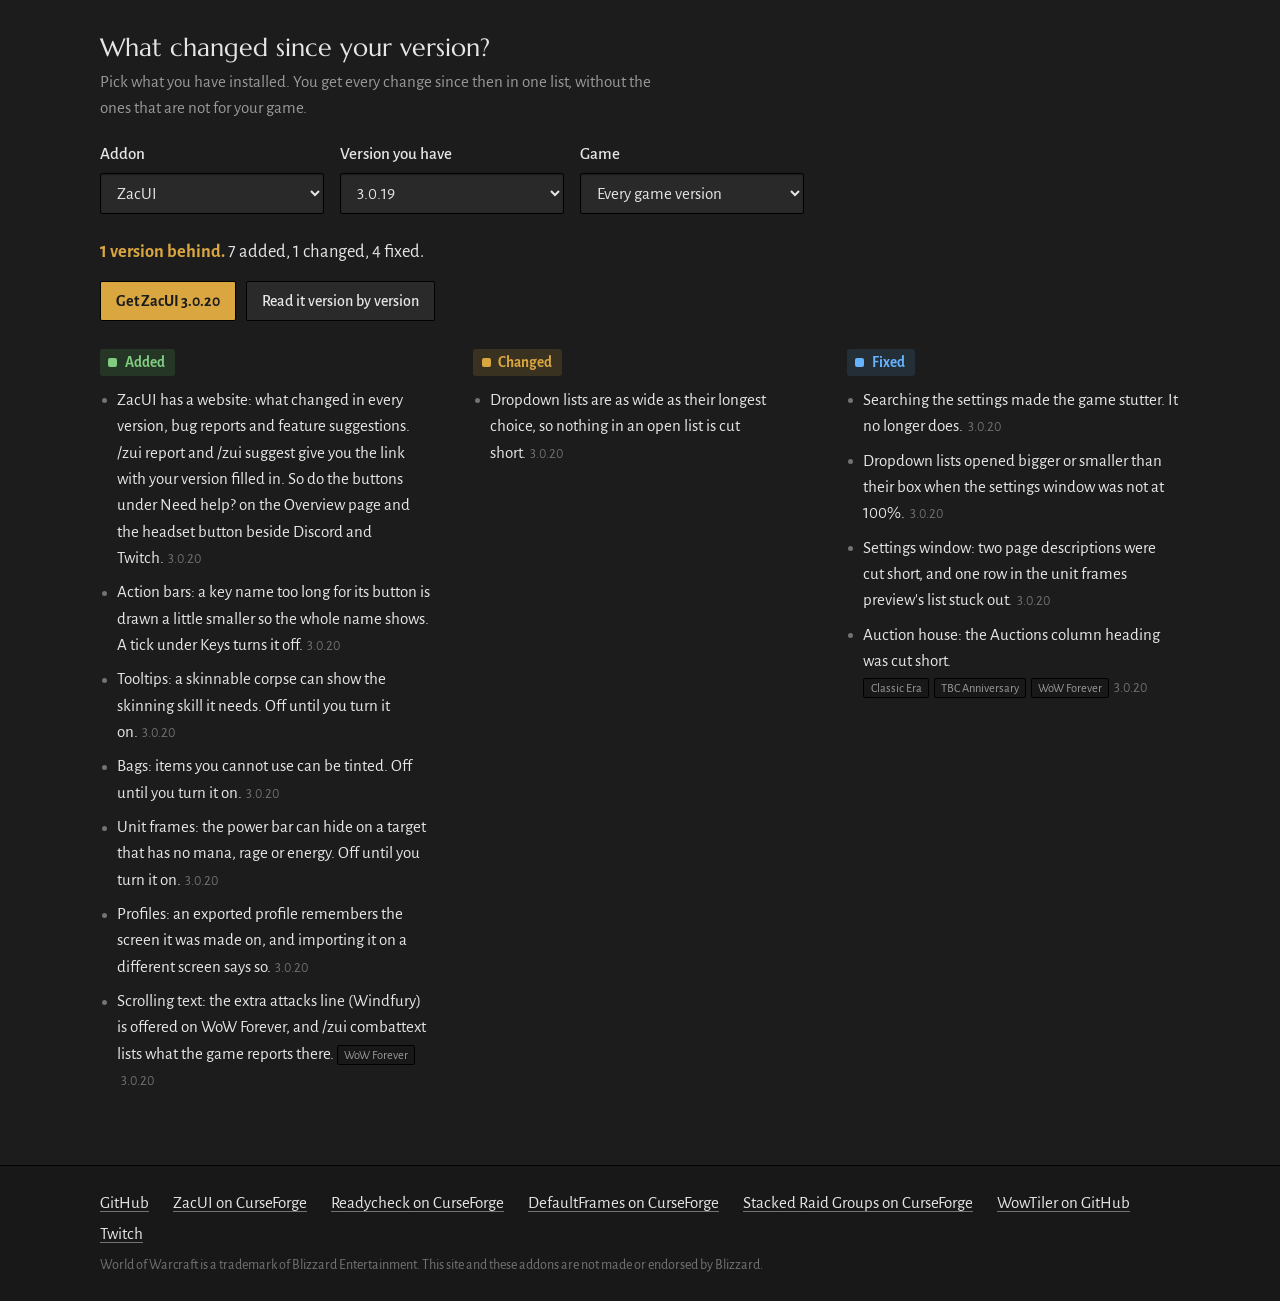
==== commit 857b6e97: "Versions 3.0.20, 5.0.14, 1.1.1, 1.1.5 Co-Authored-By: Claude Fable 5.2 <noreply@anthropic.com> Claud" ====
--- a/index.html
+++ b/index.html
@@ -318,8 +318,8 @@
 <div class="toast" id="toast" role="status" aria-live="polite" hidden></div>
 
 <script>document.write('<script src="config.js?t=' + Date.now() + '"><\/script>');</script>
-<script src="data/addons.js"></script>
-<script src="data/changelog.js"></script>
+<script src="data/addons.js?v=7"></script>
+<script src="data/changelog.js?v=7"></script>
 <script src="assets/site.js?v=6"></script>
 </body>
 </html>
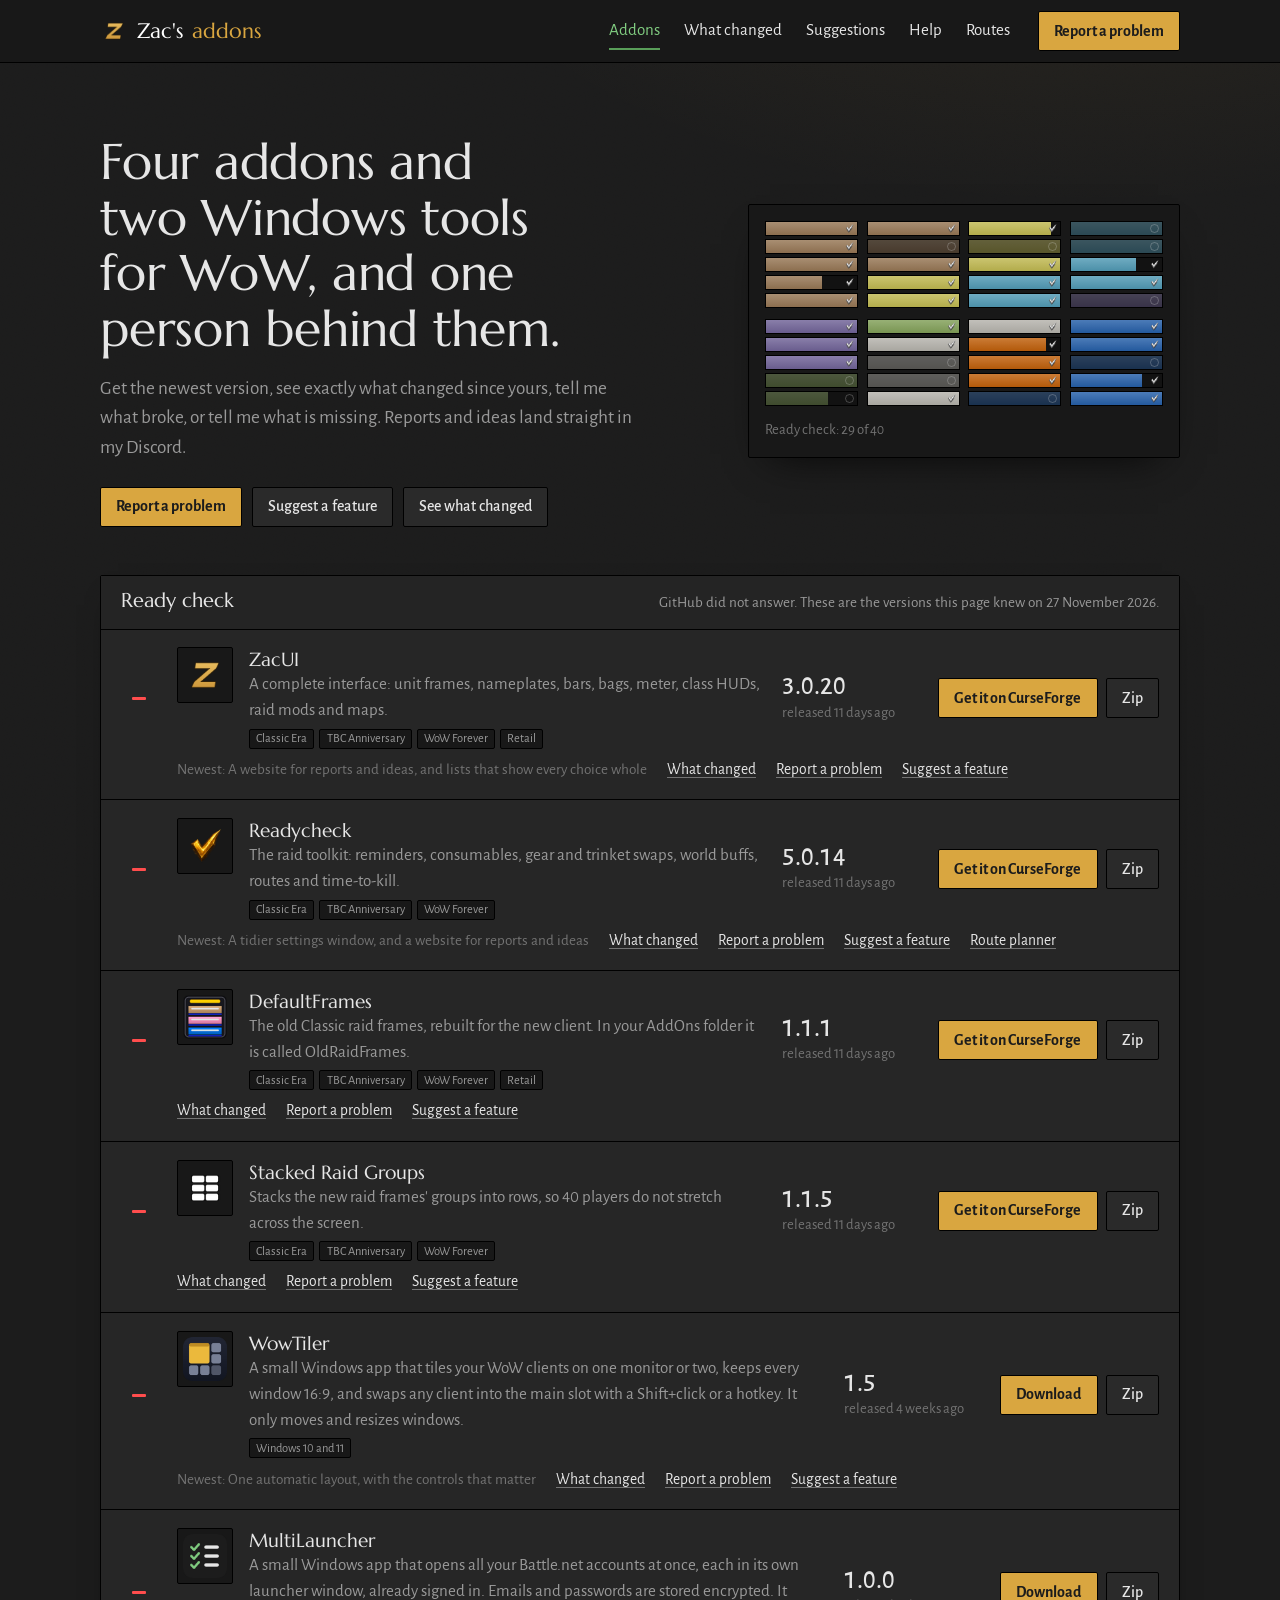
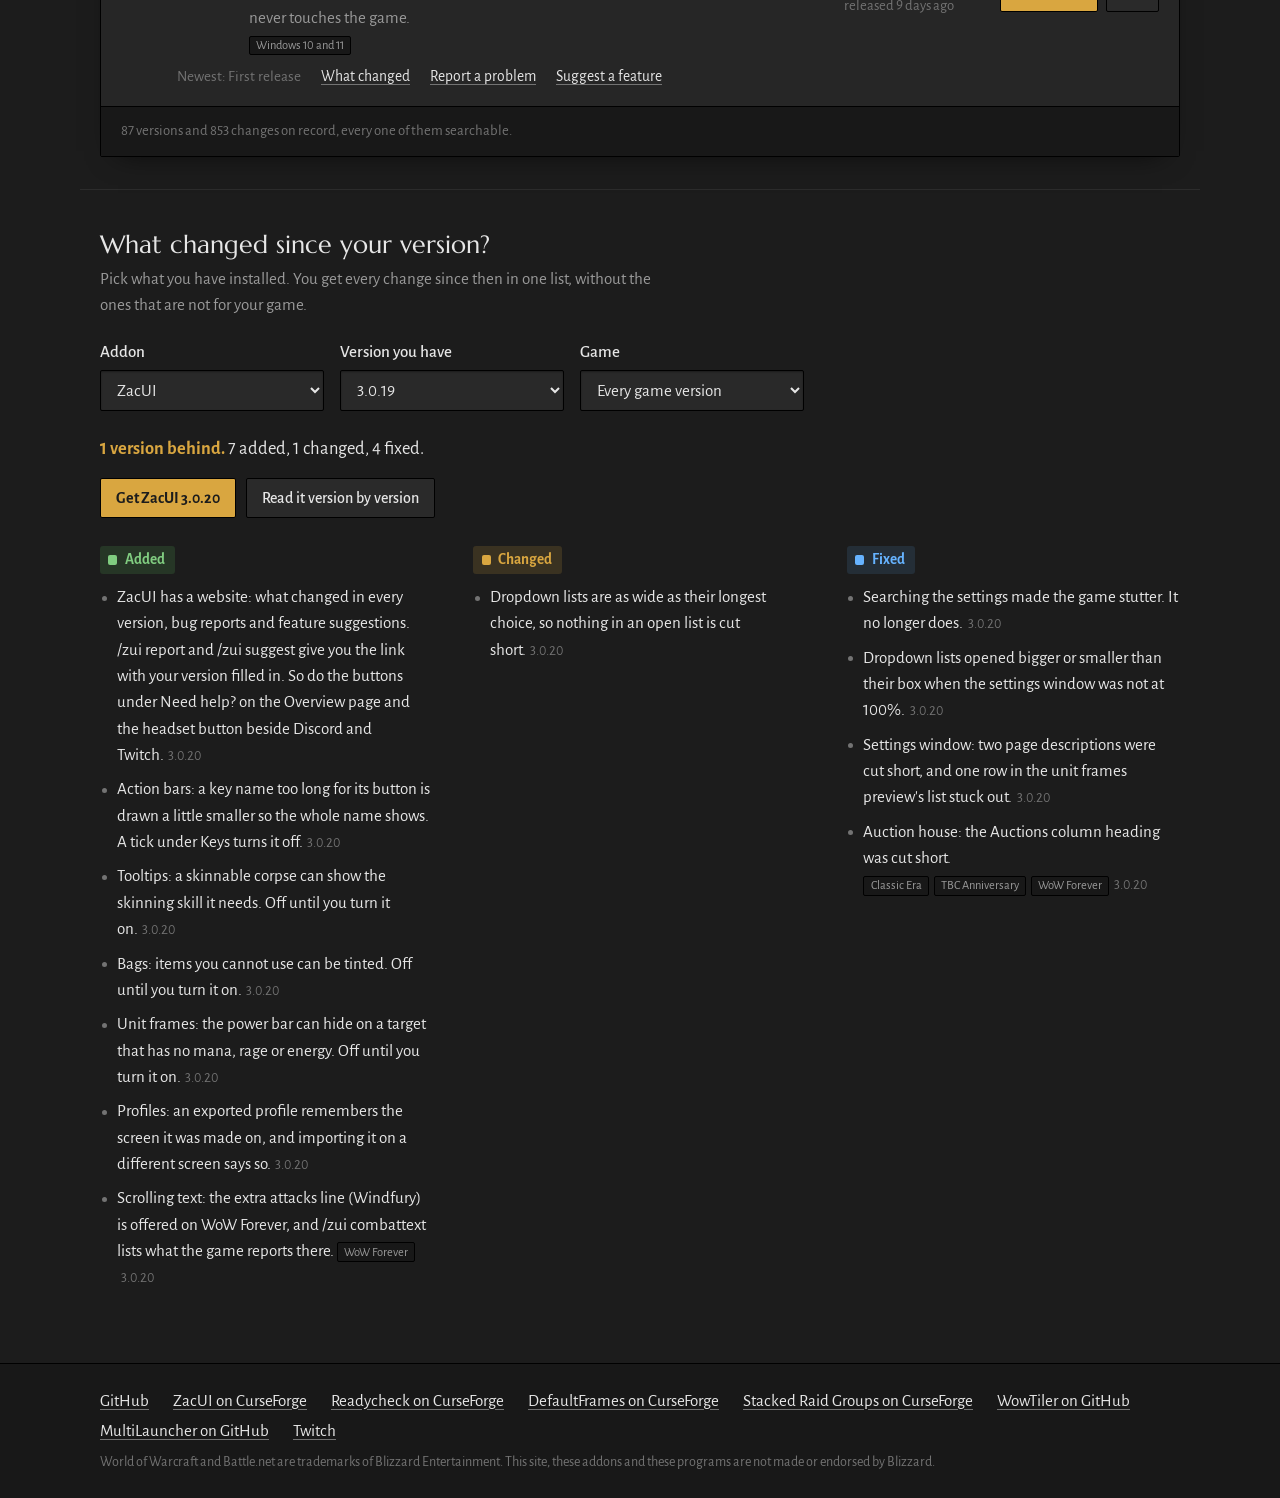
==== commit 742a840c: "MultiLauncher on the site, Routes link MultiLauncher is listed and follows its repository by itself:" ====
--- a/index.html
+++ b/index.html
@@ -4,20 +4,20 @@
 <meta charset="utf-8">
 <meta name="viewport" content="width=device-width, initial-scale=1">
 <title>Zac's addons for WoW</title>
-<meta name="description" content="ZacUI, Readycheck, DefaultFrames, Stacked Raid Groups and WowTiler: newest versions, what changed, and a quick way to report a problem or suggest a feature.">
+<meta name="description" content="ZacUI, Readycheck, DefaultFrames, Stacked Raid Groups, WowTiler and MultiLauncher: newest versions, what changed, and a quick way to report a problem or suggest a feature.">
 <meta name="color-scheme" content="dark">
 <meta name="theme-color" content="#1c1c1c">
 <meta property="og:type" content="website">
 <meta property="og:site_name" content="Zac's addons">
 <meta property="og:title" content="Zac's addons for WoW">
-<meta property="og:description" content="ZacUI, Readycheck, DefaultFrames, Stacked Raid Groups and WowTiler: newest versions, what changed, bug reports and feature suggestions.">
+<meta property="og:description" content="ZacUI, Readycheck, DefaultFrames, Stacked Raid Groups, WowTiler and MultiLauncher: newest versions, what changed, bug reports and feature suggestions.">
 <meta property="og:image" content="https://zac175.github.io/assets/og.jpg">
 <meta property="og:image:width" content="1200">
 <meta property="og:image:height" content="630">
 <meta name="twitter:card" content="summary_large_image">
 <link rel="preload" href="assets/fonts/alegreya-sans-latin-400-normal.woff2" as="font" type="font/woff2" crossorigin>
 <link rel="preload" href="assets/fonts/marcellus-latin-400-normal.woff2" as="font" type="font/woff2" crossorigin>
-<link rel="stylesheet" href="assets/site.css?v=6">
+<link rel="stylesheet" href="assets/site.css?v=7">
 <link rel="icon" type="image/png" href="assets/icons/favicon.png">
 </head>
 <body>
@@ -31,6 +31,7 @@
       <a href="#/changelog" data-nav="changelog">What changed</a>
       <a href="#/suggest" data-nav="suggest">Suggestions</a>
       <a href="#/help" data-nav="help">Help</a>
+      <a href="https://zac175.github.io/readycheck-routes/" title="Readycheck Routes: turn a Warcraft Logs report into a raid route">Routes</a>
     </nav>
     <a class="btn btn-go top-report" href="#/report" data-nav="report">Report a problem</a>
   </div>
@@ -43,7 +44,7 @@
     <div class="wrap hero">
       <div class="hero-top">
         <div class="hero-say">
-          <h1>Four addons and a window tiler for WoW, and one person behind them.</h1>
+          <h1>Four addons and two Windows tools for WoW, and one person behind them.</h1>
           <p class="lede">Get the newest version, see exactly what changed since yours, tell me what broke, or tell me what is missing.<span id="lede-discord" hidden> Reports and ideas land straight in my Discord.</span></p>
           <div class="hero-act">
             <a class="btn btn-go" href="#/report">Report a problem</a>
@@ -293,7 +294,7 @@
         <article>
           <h2>Where each addon runs</h2>
           <div class="games-wrap"><table class="games" id="help-games"></table></div>
-          <p>WowTiler is a Windows program, not an addon: it works with every client, Retail included.</p>
+          <p>WowTiler and MultiLauncher are Windows programs, not addons: they work with every client, Retail included.</p>
         </article>
       </div>
 
@@ -311,15 +312,15 @@
 <footer class="foot">
   <div class="wrap foot-in">
     <p id="foot-links"></p>
-    <p class="fine">World of Warcraft is a trademark of Blizzard Entertainment. This site and these addons are not made or endorsed by Blizzard.</p>
+    <p class="fine">World of Warcraft and Battle.net are trademarks of Blizzard Entertainment. This site, these addons and these programs are not made or endorsed by Blizzard.</p>
   </div>
 </footer>
 
 <div class="toast" id="toast" role="status" aria-live="polite" hidden></div>
 
 <script>document.write('<script src="config.js?t=' + Date.now() + '"><\/script>');</script>
-<script src="data/addons.js?v=7"></script>
-<script src="data/changelog.js?v=7"></script>
-<script src="assets/site.js?v=6"></script>
+<script src="data/addons.js?v=9"></script>
+<script src="data/changelog.js?v=9"></script>
+<script src="assets/site.js?v=8"></script>
 </body>
 </html>
--- a/assets/site.css
+++ b/assets/site.css
@@ -298,7 +298,8 @@
 @media (max-width: 40rem) {
   body { font-size: 1rem; }
   .top-in { gap: 0.4rem 1rem; }
-  .nav { order: 3; width: 100%; gap: 1.25rem; }
+  .nav { order: 3; width: 100%; gap: 0.3rem 0.9rem; flex-wrap: wrap; font-size: 0.94rem; }
+  .nav a { white-space: nowrap; }
   .since-form, .row2, .row3, .help-grid, .cmds { grid-template-columns: minmax(0, 1fr); }
   .log-tools { grid-template-columns: minmax(0, 1fr); }
   .ver { grid-template-columns: minmax(0, 1fr); }
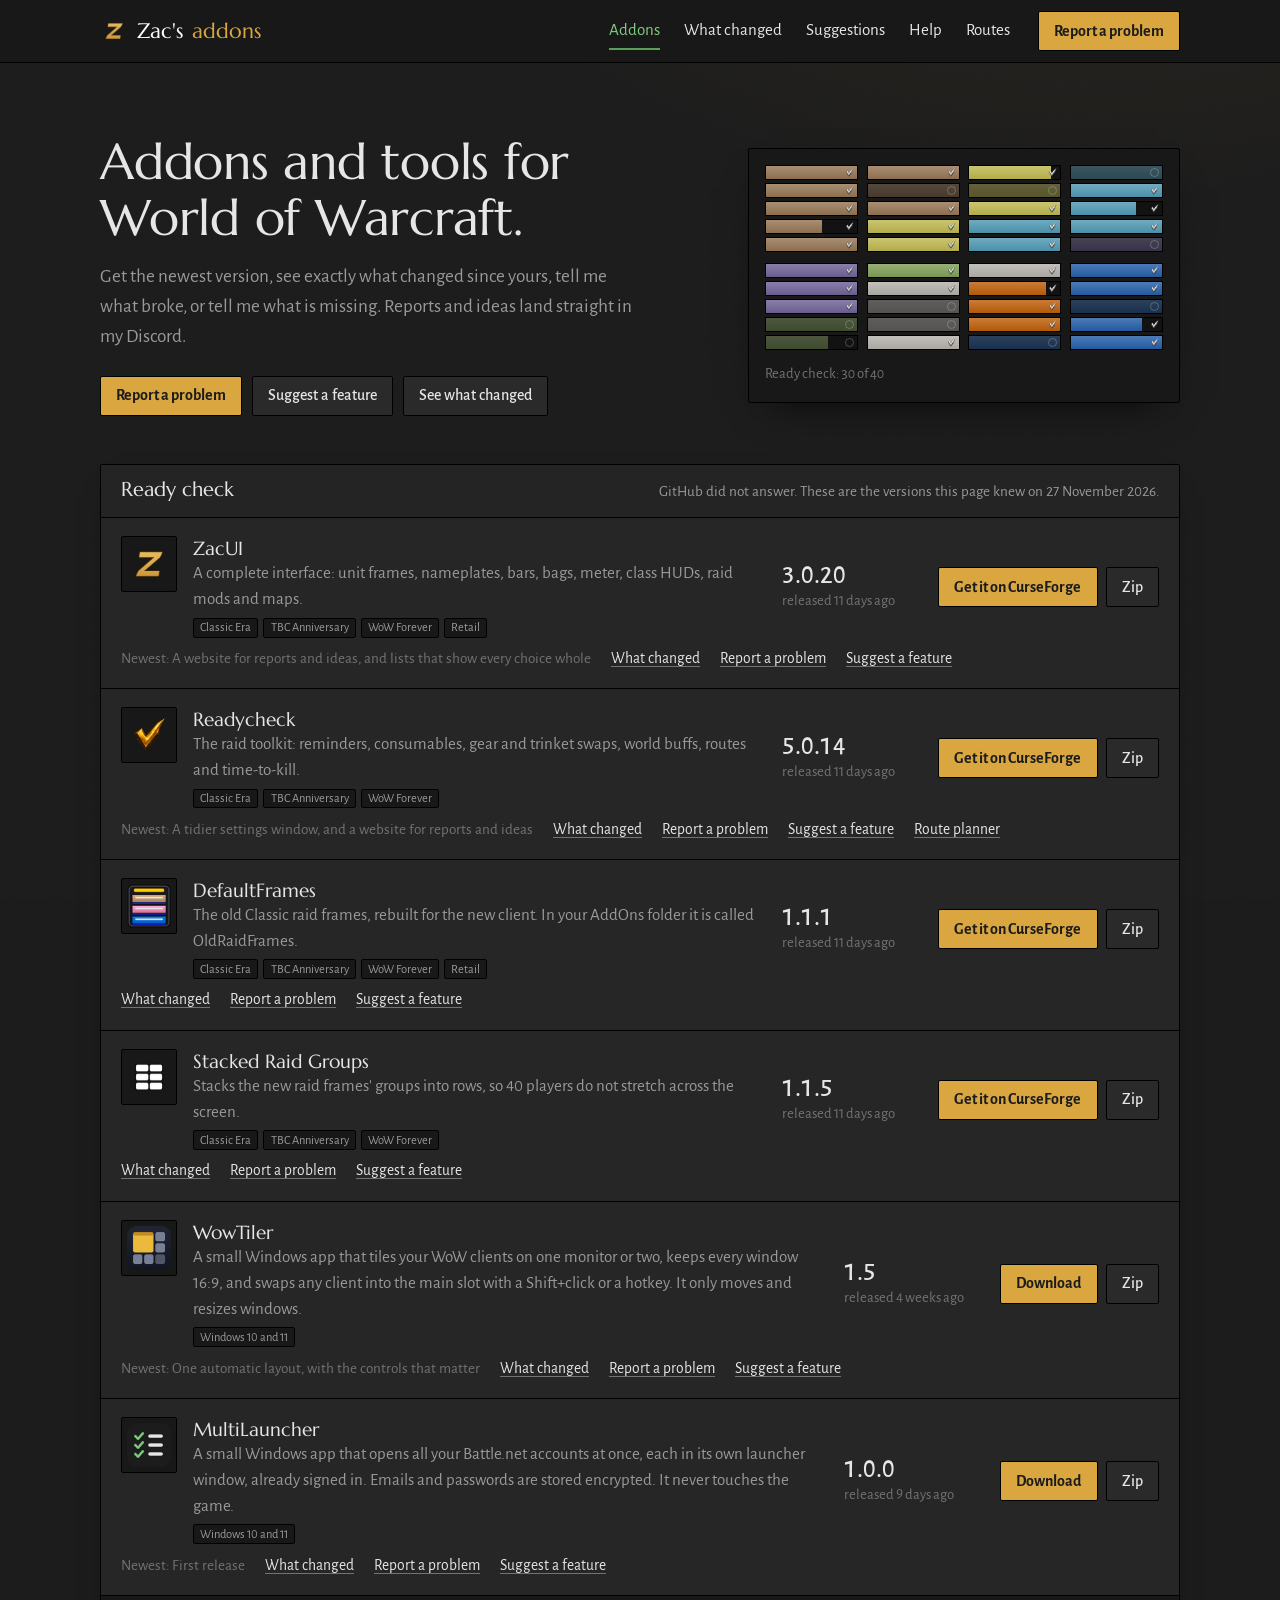
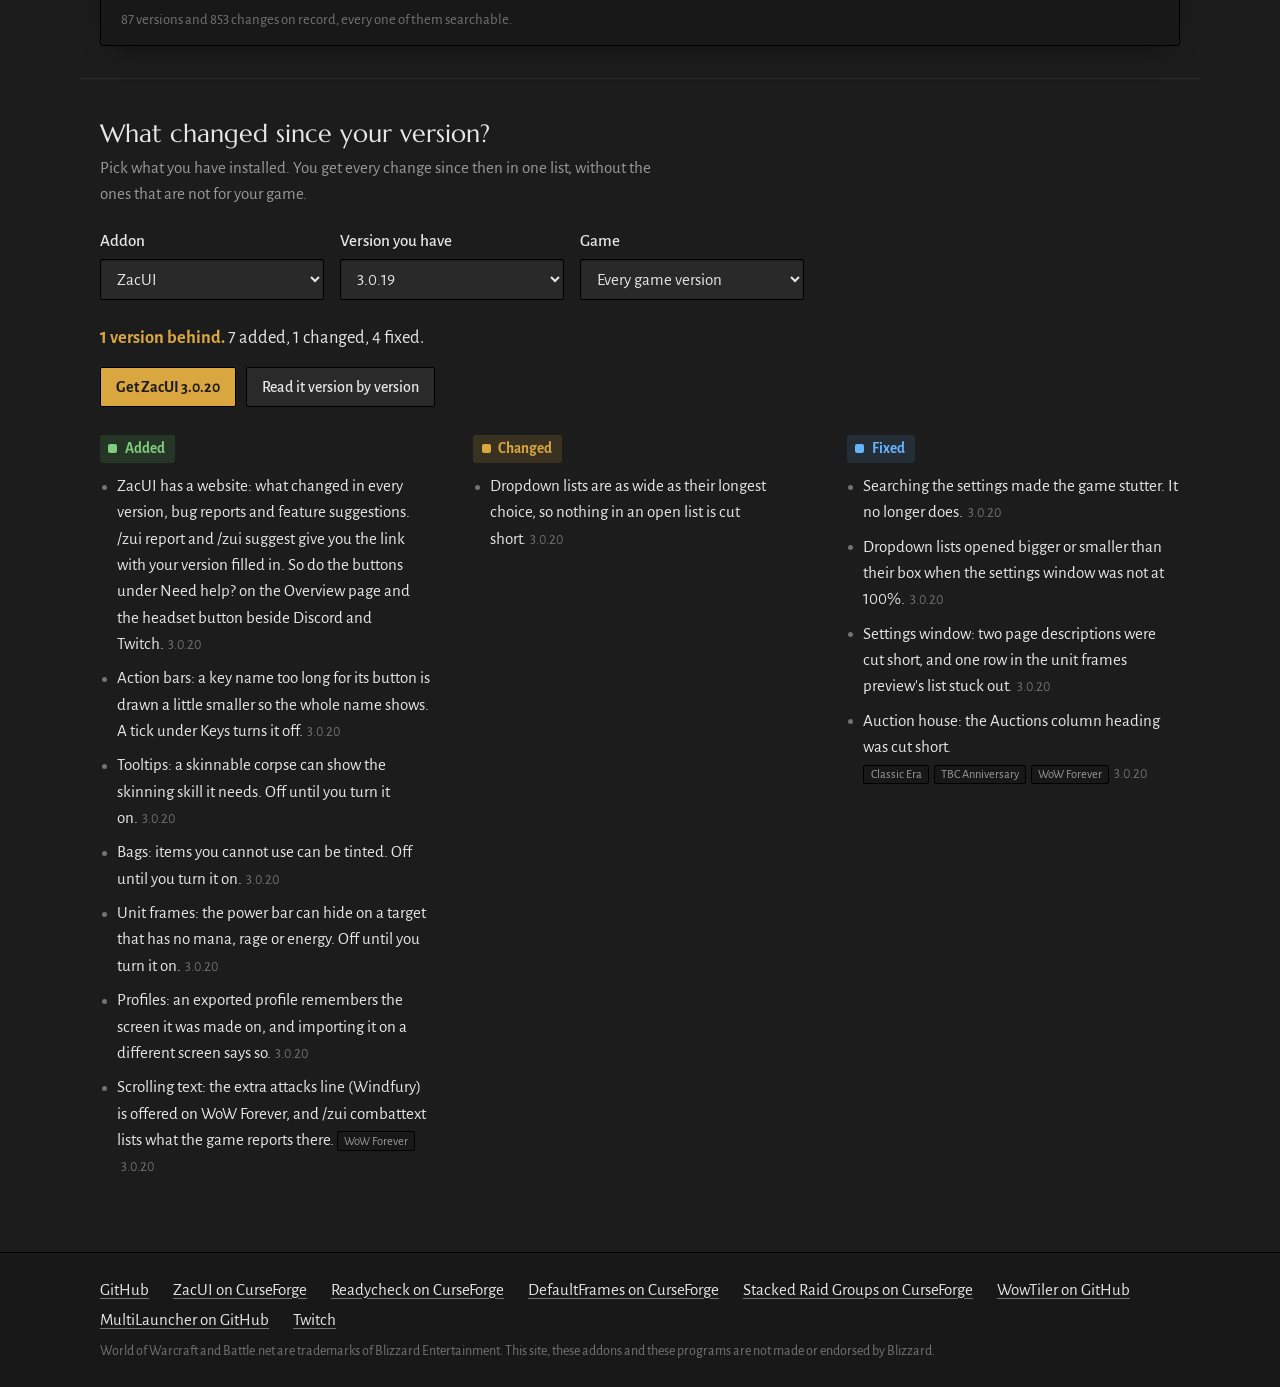
==== commit 866a3c48: "Move the site to zacaddons.com CNAME for zacaddons.com, links point at the new address, plainer head" ====
--- a/index.html
+++ b/index.html
@@ -11,13 +11,13 @@
 <meta property="og:site_name" content="Zac's addons">
 <meta property="og:title" content="Zac's addons for WoW">
 <meta property="og:description" content="ZacUI, Readycheck, DefaultFrames, Stacked Raid Groups, WowTiler and MultiLauncher: newest versions, what changed, bug reports and feature suggestions.">
-<meta property="og:image" content="https://zac175.github.io/assets/og.jpg">
+<meta property="og:image" content="https://zacaddons.com/assets/og.jpg">
 <meta property="og:image:width" content="1200">
 <meta property="og:image:height" content="630">
 <meta name="twitter:card" content="summary_large_image">
 <link rel="preload" href="assets/fonts/alegreya-sans-latin-400-normal.woff2" as="font" type="font/woff2" crossorigin>
 <link rel="preload" href="assets/fonts/marcellus-latin-400-normal.woff2" as="font" type="font/woff2" crossorigin>
-<link rel="stylesheet" href="assets/site.css?v=7">
+<link rel="stylesheet" href="assets/site.css?v=8">
 <link rel="icon" type="image/png" href="assets/icons/favicon.png">
 </head>
 <body>
@@ -31,7 +31,7 @@
       <a href="#/changelog" data-nav="changelog">What changed</a>
       <a href="#/suggest" data-nav="suggest">Suggestions</a>
       <a href="#/help" data-nav="help">Help</a>
-      <a href="https://zac175.github.io/readycheck-routes/" title="Readycheck Routes: turn a Warcraft Logs report into a raid route">Routes</a>
+      <a href="https://zacaddons.com/readycheck-routes/" title="Readycheck Routes: turn a Warcraft Logs report into a raid route">Routes</a>
     </nav>
     <a class="btn btn-go top-report" href="#/report" data-nav="report">Report a problem</a>
   </div>
@@ -44,7 +44,7 @@
     <div class="wrap hero">
       <div class="hero-top">
         <div class="hero-say">
-          <h1>Four addons and two Windows tools for WoW, and one person behind them.</h1>
+          <h1>Addons and tools for World of Warcraft.</h1>
           <p class="lede">Get the newest version, see exactly what changed since yours, tell me what broke, or tell me what is missing.<span id="lede-discord" hidden> Reports and ideas land straight in my Discord.</span></p>
           <div class="hero-act">
             <a class="btn btn-go" href="#/report">Report a problem</a>
@@ -319,8 +319,8 @@
 <div class="toast" id="toast" role="status" aria-live="polite" hidden></div>
 
 <script>document.write('<script src="config.js?t=' + Date.now() + '"><\/script>');</script>
-<script src="data/addons.js?v=9"></script>
+<script src="data/addons.js?v=10"></script>
 <script src="data/changelog.js?v=9"></script>
-<script src="assets/site.js?v=8"></script>
+<script src="assets/site.js?v=9"></script>
 </body>
 </html>
--- a/assets/site.css
+++ b/assets/site.css
@@ -115,7 +115,7 @@
 .roster-head h2 { font-size: 1.25rem; }
 .roster-state { color: var(--bone-faint); font-size: 0.95rem; }
 .roster-list { list-style: none; margin: 0; padding: 0; }
-.r-row { display: grid; grid-template-columns: 2.25rem minmax(0, 1fr) 8.5rem auto; gap: 0.5rem 1.25rem; align-items: center; padding: 1.1rem 1.25rem; }
+.r-row { display: grid; grid-template-columns: minmax(0, 1fr) 8.5rem auto; gap: 0.5rem 1.25rem; align-items: center; padding: 1.1rem 1.25rem; }
 .r-row + .r-row { border-top: 1px solid var(--line-soft); }
 .r-tick { width: 2.25rem; height: 2.25rem; display: grid; place-items: center; color: var(--bone-faint); }
 .r-tick svg { width: 1.3rem; height: 1.3rem; }
@@ -131,7 +131,7 @@
 .r-ver strong { font: 500 1.65rem/1.1 var(--body); font-variant-numeric: lining-nums tabular-nums; }  /* body face: its zero cannot be read as an O */
 .r-ver span { color: var(--bone-faint); font-size: 0.92rem; }
 .r-act { display: flex; flex-wrap: wrap; gap: 0.5rem; justify-content: flex-end; align-items: center; }
-.r-more { grid-column: 2 / -1; display: flex; flex-wrap: wrap; gap: 0.25rem 1.25rem; font-size: 0.97rem; }
+.r-more { grid-column: 1 / -1; display: flex; flex-wrap: wrap; gap: 0.25rem 1.25rem; font-size: 0.97rem; }
 
 .games-in { display: inline-flex; flex-wrap: wrap; gap: 0.3rem; vertical-align: middle; }
 .g { display: inline-block; font-size: 0.78rem; line-height: 1; padding: 0.22em 0.5em; border: 1px solid var(--line); border-radius: 999px; color: var(--bone-dim); white-space: nowrap; }
@@ -292,8 +292,8 @@
   .report-side { position: static; margin-top: 0; order: 2; }
   .log-tools { grid-template-columns: minmax(0, 1fr) 11rem; }
   .log-tools .chips { grid-column: 1 / -1; }
-  .r-row { grid-template-columns: 2.25rem minmax(0, 1fr) auto; }
-  .r-act { grid-column: 2 / -1; justify-content: flex-start; }
+  .r-row { grid-template-columns: minmax(0, 1fr) auto; }
+  .r-act { grid-column: 1 / -1; justify-content: flex-start; }
 }
 @media (max-width: 40rem) {
   body { font-size: 1rem; }
@@ -307,8 +307,8 @@
   .cmds dl { grid-template-columns: minmax(0, 1fr); gap: 0.15rem; }
   .cmds dd { margin-bottom: 0.5rem; }
   .send .btn { flex: 1 1 100%; }
-  .r-row { padding: 1rem; gap: 0.5rem 0.9rem; grid-template-columns: 2.25rem minmax(0, 1fr); align-items: start; }
-  .r-ver, .r-act, .r-more { grid-column: 2; }
+  .r-row { padding: 1rem; gap: 0.5rem 0.9rem; grid-template-columns: minmax(0, 1fr); align-items: start; }
+  .r-ver, .r-act, .r-more { grid-column: 1; }
   .r-ver { flex-direction: row; align-items: baseline; gap: 0.6rem; }
   .roster-head { padding: 0.8rem 1rem; }
 }
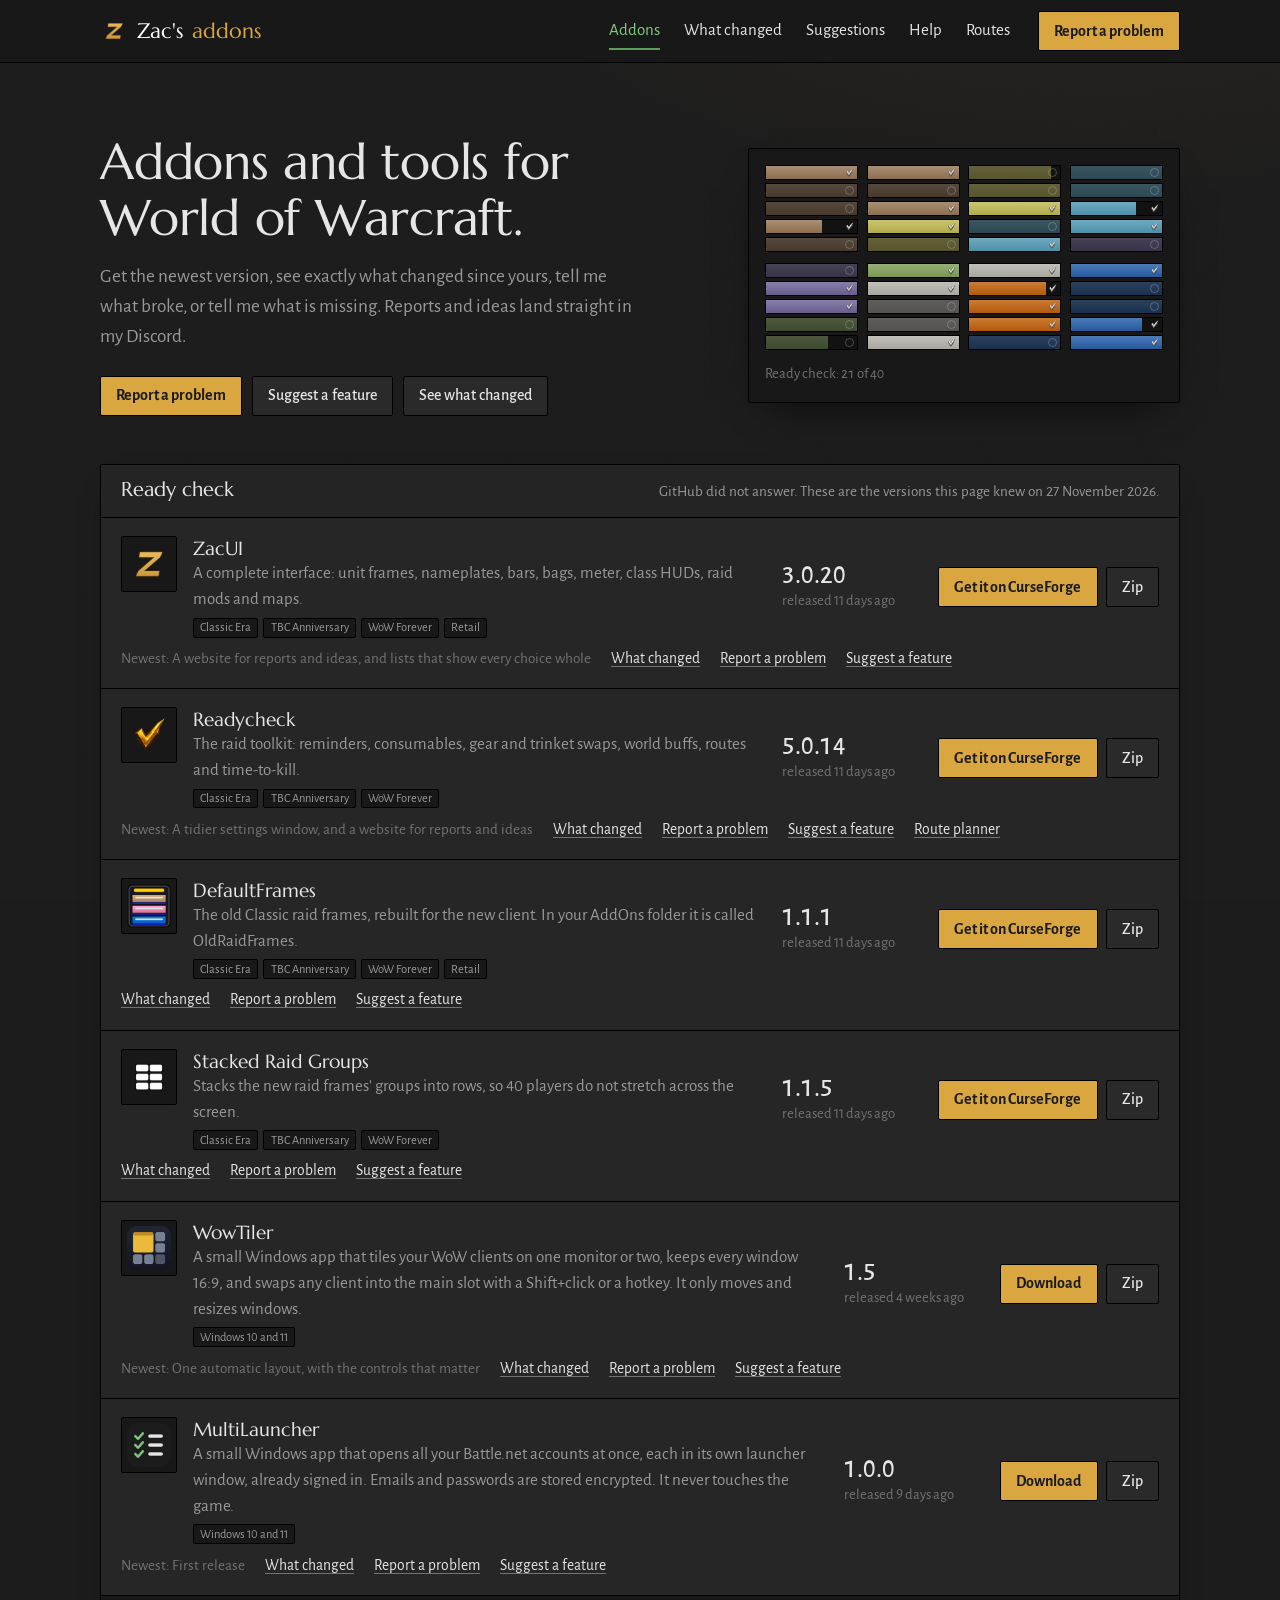
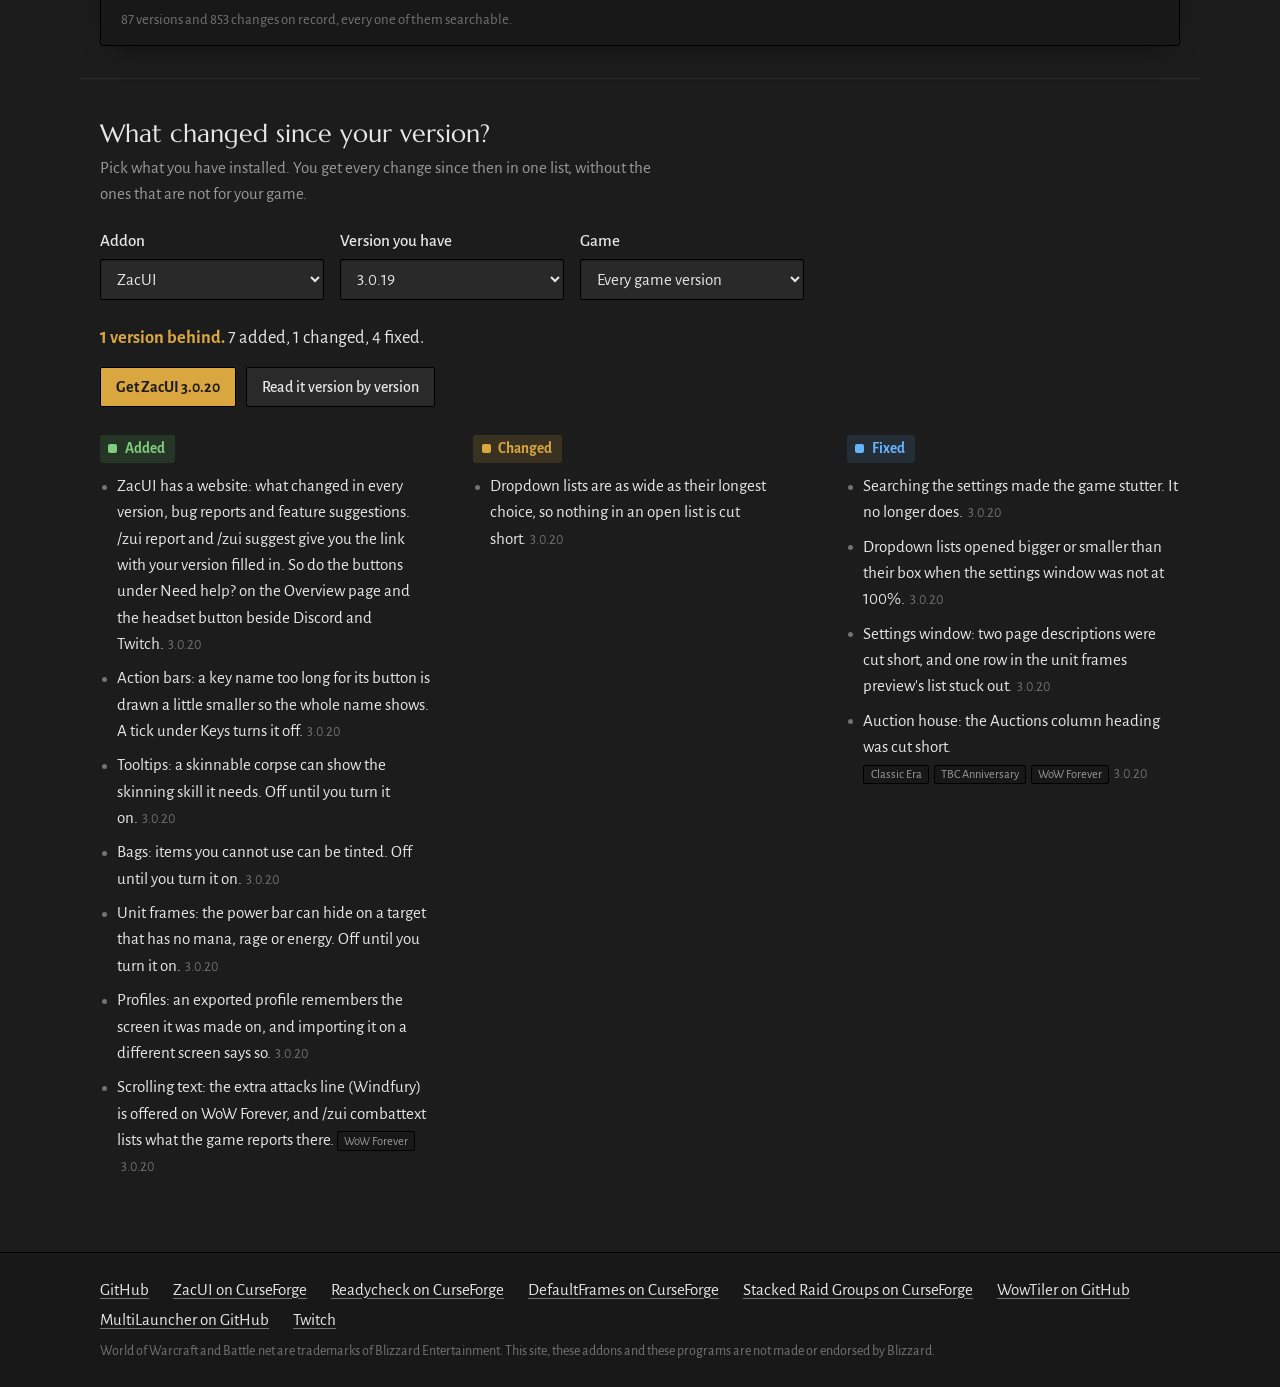
==== commit beb9f174: "Admin panel, reports through the site's own server, Google sitemap The admin panel at /admin/ (inbox" ====
--- a/index.html
+++ b/index.html
@@ -5,6 +5,7 @@
 <meta name="viewport" content="width=device-width, initial-scale=1">
 <title>Zac's addons for WoW</title>
 <meta name="description" content="ZacUI, Readycheck, DefaultFrames, Stacked Raid Groups, WowTiler and MultiLauncher: newest versions, what changed, and a quick way to report a problem or suggest a feature.">
+<link rel="canonical" href="https://zacaddons.com/">
 <meta name="color-scheme" content="dark">
 <meta name="theme-color" content="#1c1c1c">
 <meta property="og:type" content="website">
@@ -17,7 +18,7 @@
 <meta name="twitter:card" content="summary_large_image">
 <link rel="preload" href="assets/fonts/alegreya-sans-latin-400-normal.woff2" as="font" type="font/woff2" crossorigin>
 <link rel="preload" href="assets/fonts/marcellus-latin-400-normal.woff2" as="font" type="font/woff2" crossorigin>
-<link rel="stylesheet" href="assets/site.css?v=8">
+<link rel="stylesheet" href="assets/site.css?v=9">
 <link rel="icon" type="image/png" href="assets/icons/favicon.png">
 </head>
 <body>
@@ -38,6 +39,7 @@
 </header>
 
 <main id="main" tabindex="-1">
+  <div class="wrap"><div id="site-notice" class="note site-notice" role="status" hidden></div></div>
 
   <!-- ============================ ADDONS (home) ============================ -->
   <section class="view" id="view-home" hidden>
@@ -321,6 +323,6 @@
 <script>document.write('<script src="config.js?t=' + Date.now() + '"><\/script>');</script>
 <script src="data/addons.js?v=10"></script>
 <script src="data/changelog.js?v=9"></script>
-<script src="assets/site.js?v=9"></script>
+<script src="assets/site.js?v=10"></script>
 </body>
 </html>
--- a/assets/site.css
+++ b/assets/site.css
@@ -557,3 +557,7 @@
   .aicon img { width: 2.1rem; height: 2.1rem; }
   .r-who > .aicon { grid-row: 1 / span 2; }
 }
+
+/* a notice set from the admin panel (data/site.json) */
+.site-notice { margin-top: 1rem; }
+.site-notice a { color: var(--gold); }
